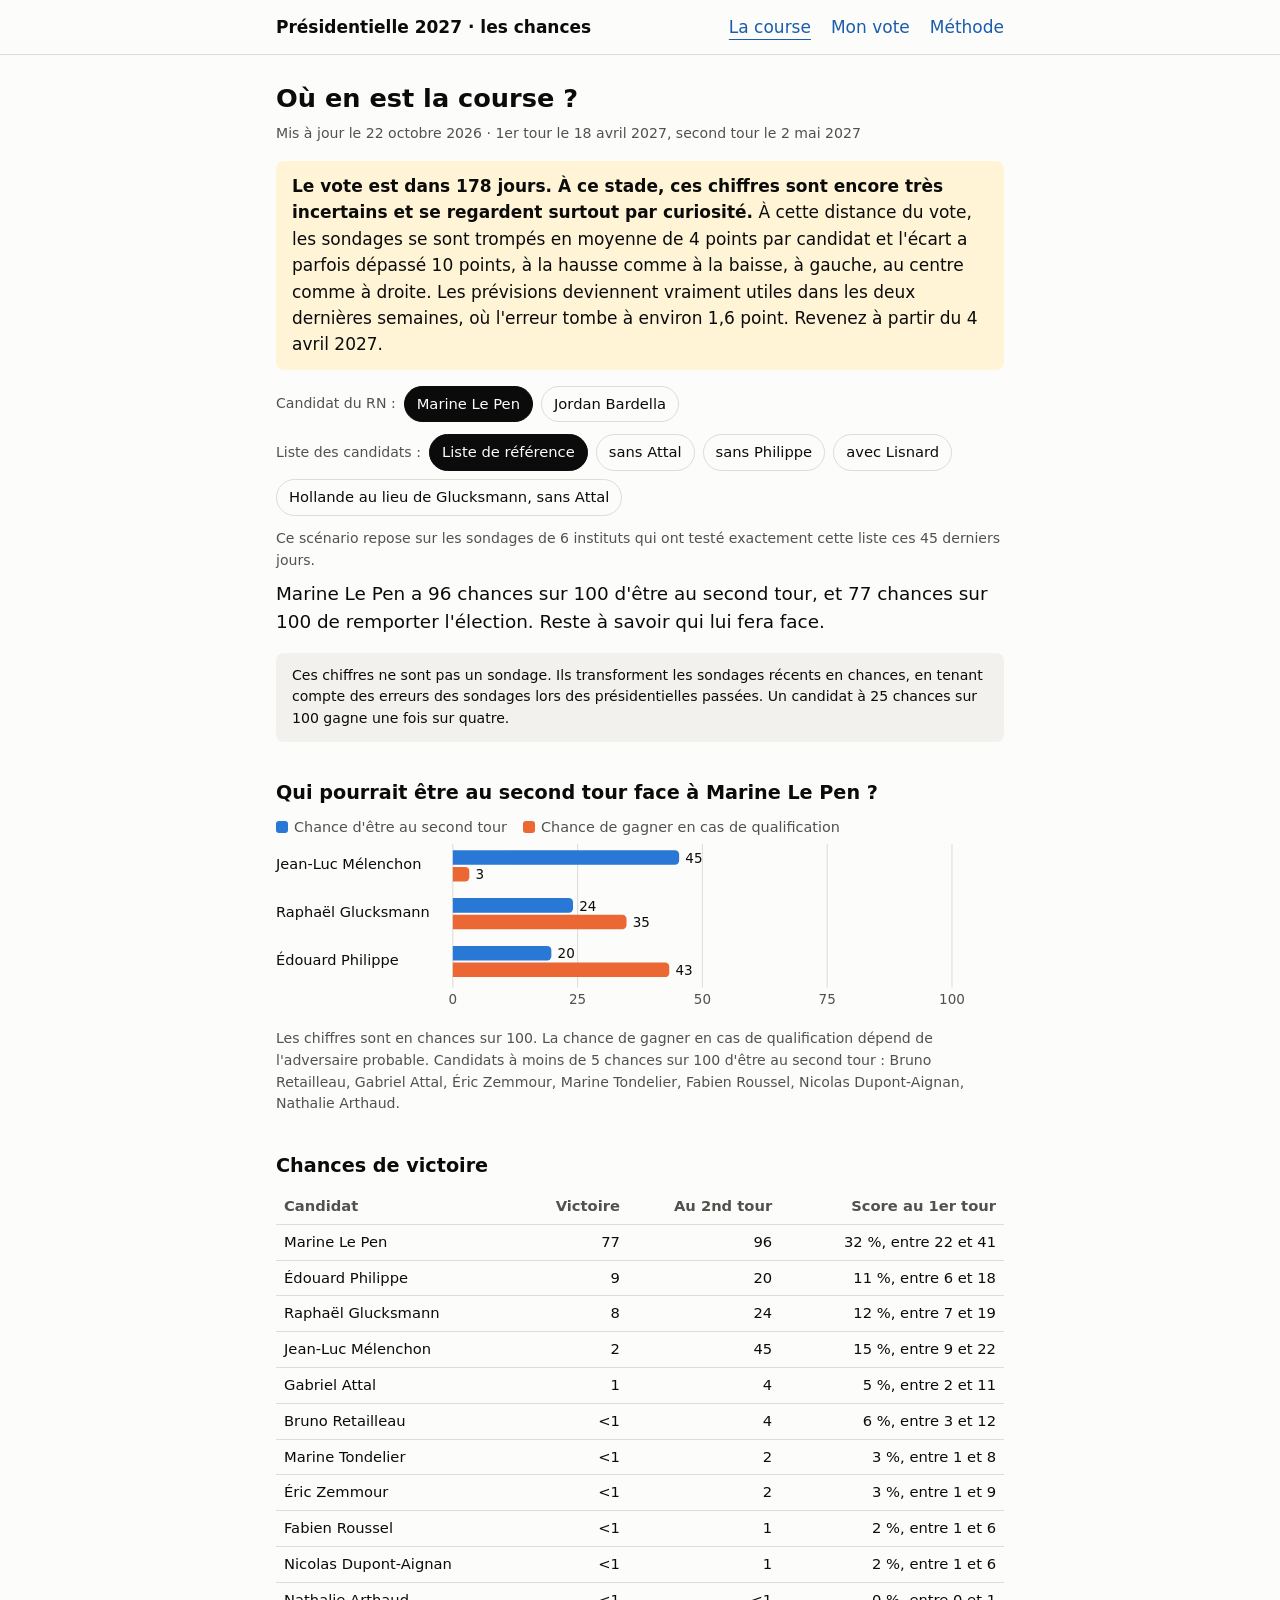
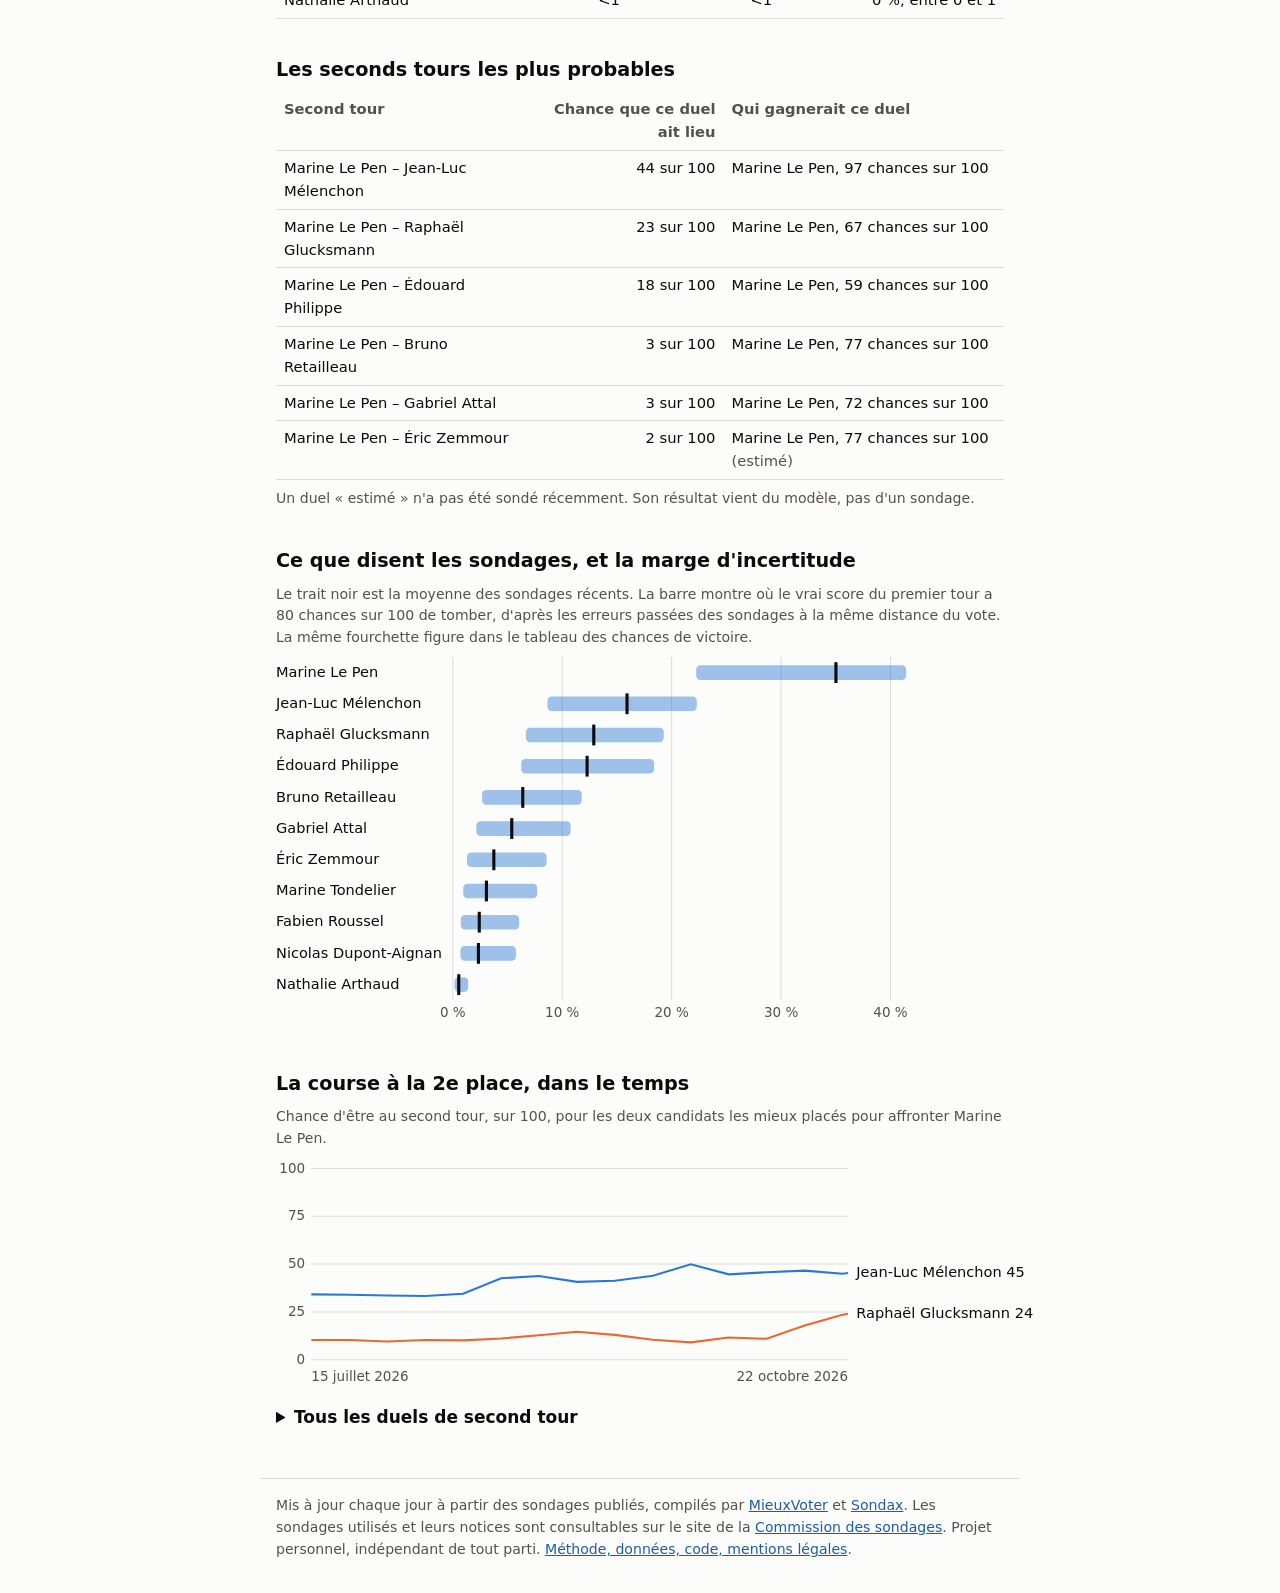
==== site/index.html @ 31955d28 "Neutral wording, early-horizon banner, safer vote advice, legal table - Remove single-candidate exam" ====
<!doctype html>
<html lang="fr">
<head>
<meta charset="utf-8">
<meta name="viewport" content="width=device-width, initial-scale=1">
<title>Présidentielle 2027, où en est la course ?</title>
<meta name="description" content="Chances de chaque candidat à la présidentielle 2027, calculées à partir des sondages et de leurs erreurs passées. Méthode ouverte.">
<link rel="stylesheet" href="style.css">
</head>
<body>
<header><nav>
  <a class="brand" href="index.html">Présidentielle 2027 · les chances</a>
  <a href="index.html" aria-current="page">La course</a>
  <a href="vote.html">Mon vote</a>
  <a href="methode.html">Méthode</a>
</nav></header>
<main>
  <h1>Où en est la course ?</h1>
  <p class="muted small" id="asof"></p>
  <div id="early"></div>
  <div id="scenarios"></div>
  <p class="lead" id="headline"></p>

  <div class="box small">Ces chiffres ne sont pas un sondage. Ils transforment les sondages récents en chances,
    en tenant compte des erreurs des sondages lors des présidentielles passées.
    Un candidat à 25 chances sur 100 gagne une fois sur quatre.</div>

  <h2 id="challengers-title">Qui pourrait être au second tour, et le gagner ?</h2>
  <div class="legend">
    <span style="--c: var(--series-1)">Chance d'être au second tour</span>
    <span style="--c: var(--series-2)">Chance de gagner en cas de qualification</span>
  </div>
  <div id="challengers"></div>
  <p class="small muted" id="challengers-note"></p>

  <h2>Chances de victoire</h2>
  <div class="scroll"><table id="table-win"></table></div>

  <h2>Les seconds tours les plus probables</h2>
  <div class="scroll"><table id="table-finals"></table></div>
  <p class="small muted">Un duel « estimé » n'a pas été sondé récemment. Son résultat vient du modèle, pas d'un sondage.</p>

  <h2>Ce que disent les sondages, et la marge d'incertitude</h2>
  <p class="small muted">Le trait noir est la moyenne des sondages récents. La barre montre où le vrai score du premier tour a 80 chances sur 100 de tomber,
    d'après les erreurs passées des sondages à la même distance du vote. La même fourchette figure dans le tableau des chances de victoire.</p>
  <div id="shares"></div>

  <h2>La course à la 2e place, dans le temps</h2>
  <div id="history"></div>

  <details>
    <summary>Tous les duels de second tour</summary>
    <div class="scroll"><table id="table-duels"></table></div>
  </details>
</main>
<footer>
  Mis à jour chaque jour à partir des sondages publiés, compilés par <a href="https://github.com/MieuxVoter/presidentielle2027">MieuxVoter</a> et <a href="https://sondax.fr">Sondax</a>.
  Les sondages utilisés et leurs notices sont consultables sur le site de la <a href="https://www.commission-des-sondages.fr/notices/medias/fichiers/bytag/14/2027-Presidentielle">Commission des sondages</a>.
  Projet personnel, indépendant de tout parti. <a href="methode.html">Méthode, données, code, mentions légales</a>.
</footer>
<script type="module" src="home.js"></script>
</body>
</html>
---- site/style.css ----
:root {
  color-scheme: light;
  --surface: #fcfcfb;
  --surface-2: #f2f1ee;
  --border: #dedcd6;
  --text: #0b0b0b;
  --text-2: #52514e;
  --text-3: #6f6e69;
  --series-1: #2a78d6;
  --series-2: #eb6834;
  --accent: #1c5cab;
  --warn-bg: #fff4d6;
}
@media (prefers-color-scheme: dark) {
  :root:not([data-theme="light"]) {
    color-scheme: dark;
    --surface: #1a1a19;
    --surface-2: #242422;
    --border: #3a3a37;
    --text: #f0efec;
    --text-2: #c3c2b7;
    --text-3: #9d9c93;
    --series-1: #3987e5;
    --series-2: #d95926;
    --accent: #86b6ef;
    --warn-bg: #3a3016;
  }
}
:root[data-theme="dark"] {
  color-scheme: dark;
  --surface: #1a1a19;
  --surface-2: #242422;
  --border: #3a3a37;
  --text: #f0efec;
  --text-2: #c3c2b7;
  --text-3: #9d9c93;
  --series-1: #3987e5;
  --series-2: #d95926;
  --accent: #86b6ef;
  --warn-bg: #3a3016;
}

* { box-sizing: border-box; }
body {
  margin: 0;
  background: var(--surface);
  color: var(--text);
  font: 17px/1.55 system-ui, -apple-system, "Segoe UI", Roboto, sans-serif;
}
main, header nav, footer { max-width: 760px; margin: 0 auto; padding: 0 16px; }
header { border-bottom: 1px solid var(--border); }
header nav { display: flex; gap: 20px; align-items: baseline; flex-wrap: wrap; padding-top: 14px; padding-bottom: 14px; }
header nav .brand { font-weight: 700; margin-right: auto; color: var(--text); }
a { color: var(--accent); }
header nav a { text-decoration: none; }
header nav a[aria-current="page"] { text-decoration: underline; text-underline-offset: 6px; }
h1 { font-size: 1.6rem; line-height: 1.25; margin: 28px 0 8px; }
h2 { font-size: 1.2rem; margin: 36px 0 8px; }
h3 { font-size: 1.02rem; margin: 22px 0 6px; }
p { margin: 8px 0; }
.lead { font-size: 1.15rem; }
.muted { color: var(--text-2); }
.small { font-size: 0.88rem; }
.box { background: var(--surface-2); border-radius: 8px; padding: 12px 16px; margin: 16px 0; }
.warn { background: var(--warn-bg); }
.tabs { display: flex; gap: 8px; flex-wrap: wrap; margin: 12px 0; }
.tabs button, .btn {
  font: inherit; font-size: 0.92rem; padding: 6px 12px; border-radius: 999px;
  border: 1px solid var(--border); background: var(--surface); color: var(--text); cursor: pointer;
}
.tabs button:disabled { opacity: 0.4; cursor: not-allowed; }
.tabs { align-items: center; }
.tabs button[aria-pressed="true"] { background: var(--text); color: var(--surface); border-color: var(--text); }
.btn:focus-visible, .tabs button:focus-visible, select:focus-visible { outline: 2px solid var(--accent); outline-offset: 2px; }

/* charts */
.chart { width: 100%; overflow: visible; }
.chart text { fill: var(--text-2); font-size: 13px; }
.chart .label { fill: var(--text); font-size: 14px; }
.chart .value { fill: var(--text); font-size: 13px; font-variant-numeric: tabular-nums; }
.chart .grid { stroke: var(--border); stroke-width: 1; }
.legend { display: flex; gap: 16px; flex-wrap: wrap; font-size: 0.9rem; color: var(--text-2); margin: 6px 0; }
.legend span::before { content: ""; display: inline-block; width: 12px; height: 12px; border-radius: 3px; margin-right: 6px; vertical-align: -1px; background: var(--c); }
.tooltip {
  position: fixed; pointer-events: none; z-index: 10; background: var(--text); color: var(--surface);
  font-size: 0.85rem; padding: 6px 9px; border-radius: 6px; max-width: 260px; display: none;
}

/* tables */
table { border-collapse: collapse; width: 100%; font-size: 0.92rem; font-variant-numeric: tabular-nums; }
th, td { text-align: left; padding: 6px 8px; border-bottom: 1px solid var(--border); vertical-align: top; }
th { color: var(--text-2); font-weight: 600; }
td.num, th.num { text-align: right; }
.scroll { overflow-x: auto; }
details { margin: 10px 0; }
summary { cursor: pointer; font-weight: 600; }

/* vote tool */
.cand-row { display: grid; grid-template-columns: 1fr auto; gap: 8px; align-items: center; padding: 8px 0; border-bottom: 1px solid var(--border); }
.seg { display: inline-flex; border: 1px solid var(--border); border-radius: 8px; overflow: hidden; }
.seg button { font: inherit; font-size: 0.85rem; padding: 6px 9px; border: 0; background: var(--surface); color: var(--text); cursor: pointer; }
.seg button + button { border-left: 1px solid var(--border); }
.seg button[aria-pressed="true"] { background: var(--text); color: var(--surface); }
select { font: inherit; padding: 6px; border-radius: 6px; border: 1px solid var(--border); background: var(--surface); color: var(--text); max-width: 100%; }
.verdict { font-size: 1.1rem; }
.better { font-weight: 700; }
@media (max-width: 520px) {
  .cand-row { grid-template-columns: 1fr; }
  .seg button { padding: 6px 7px; }
}
footer { border-top: 1px solid var(--border); margin-top: 48px; padding-top: 16px; padding-bottom: 32px; color: var(--text-2); font-size: 0.88rem; }
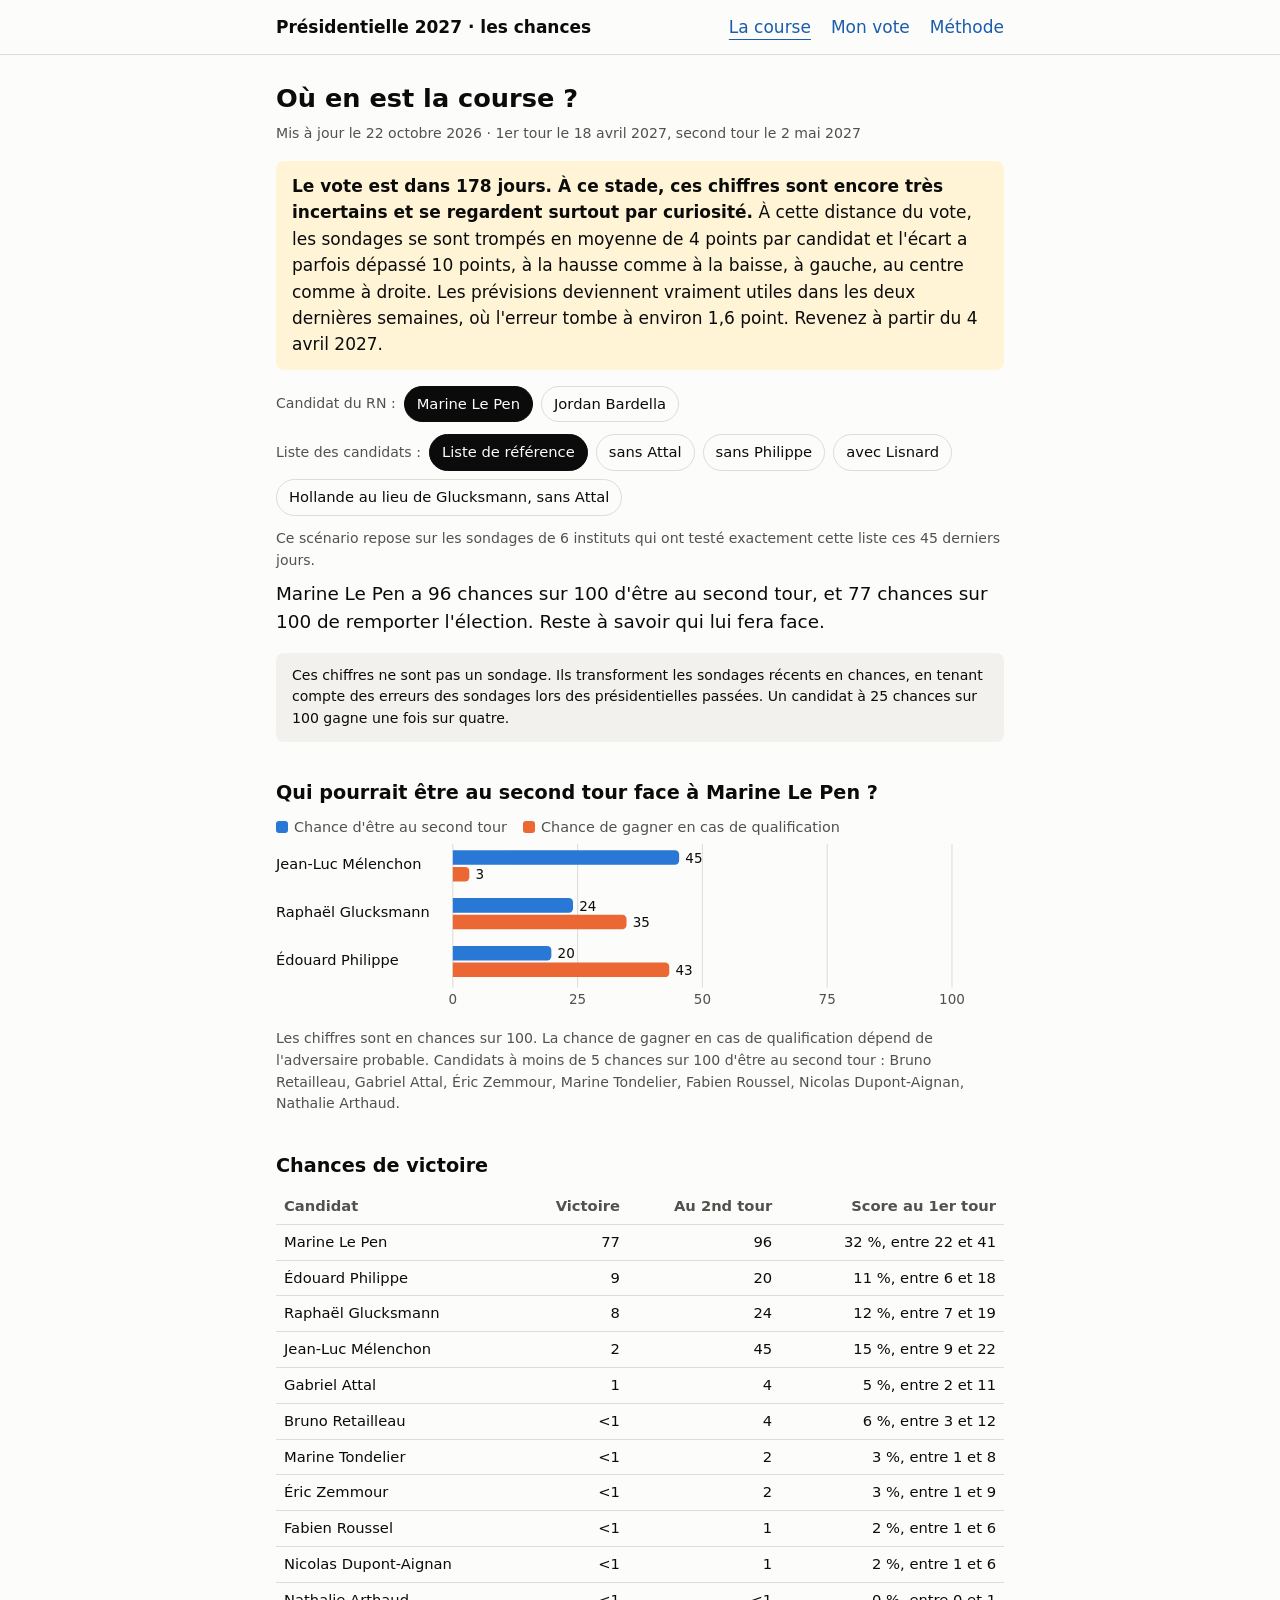
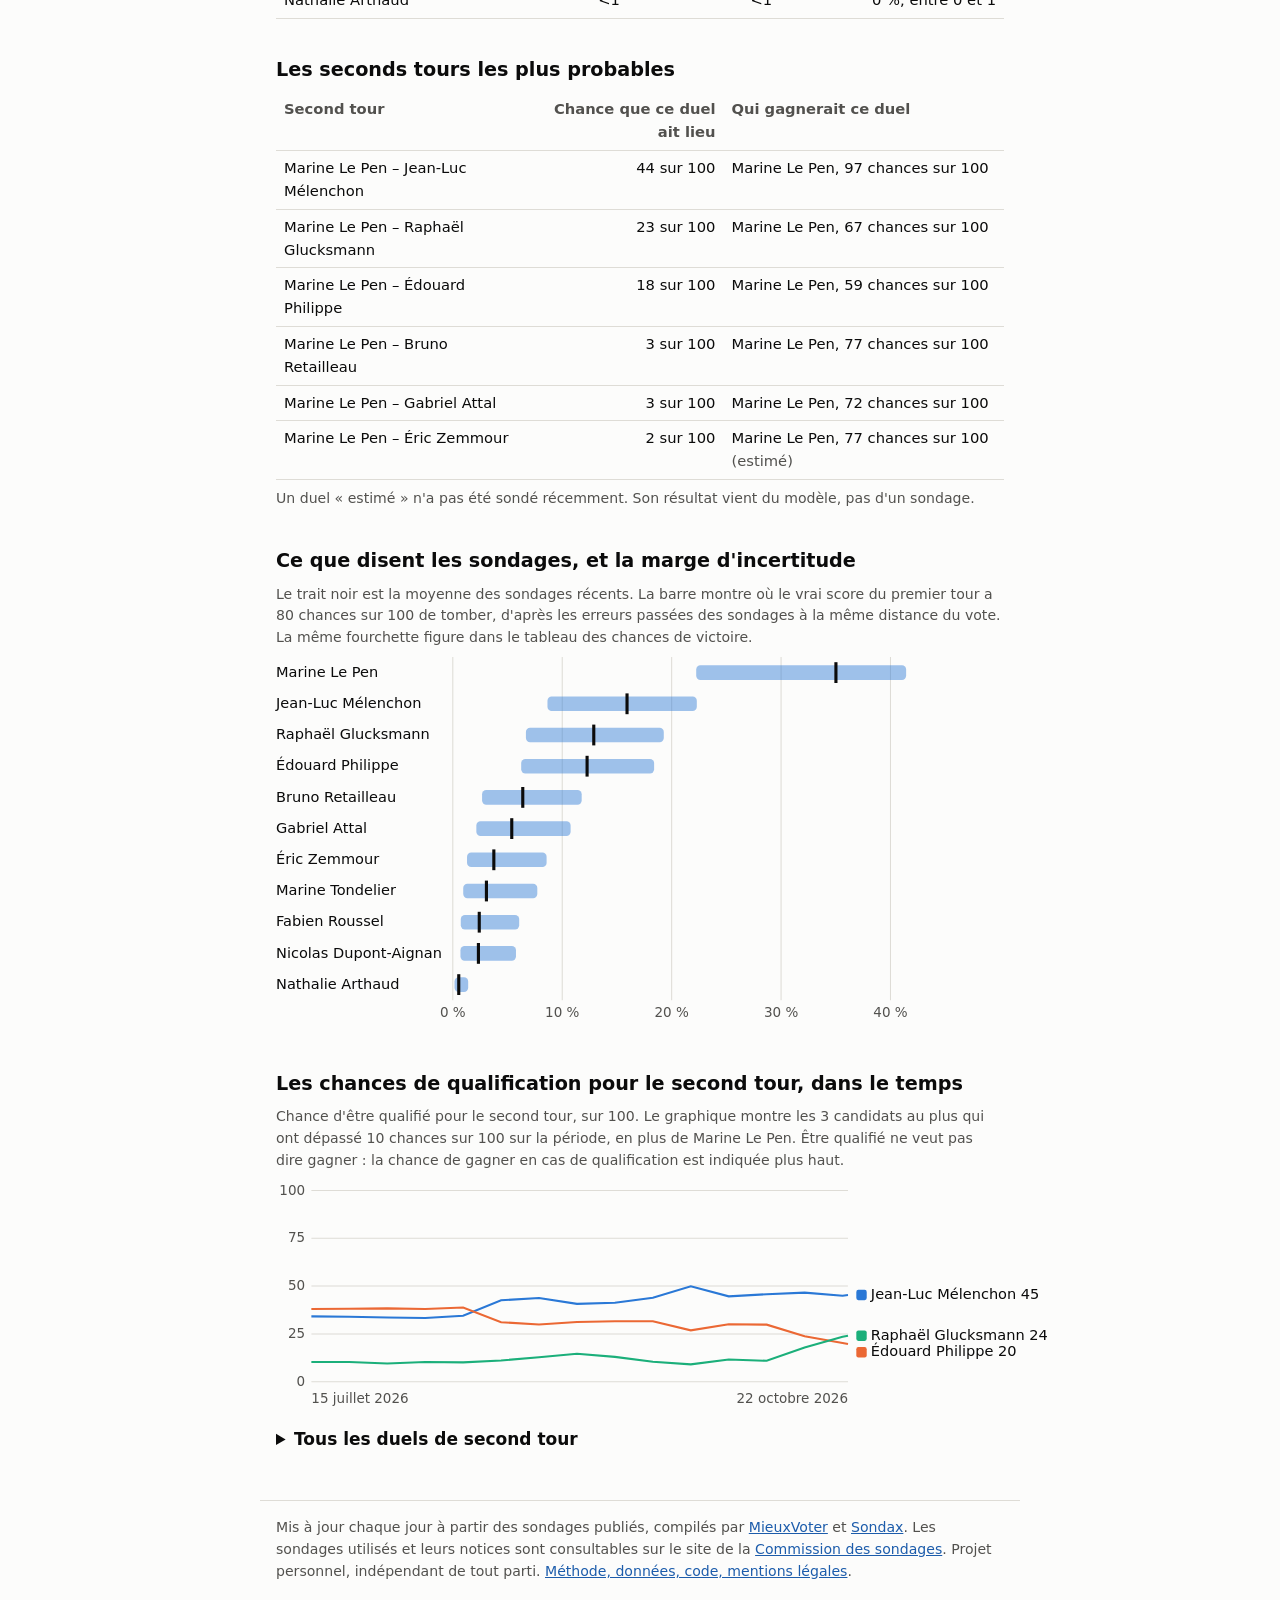
==== commit da3b194c: "History chart: say it shows qualification, not strength against the favourite Co-Authored-By: Claude" ====
--- a/site/index.html
+++ b/site/index.html
@@ -45,7 +45,7 @@
     d'après les erreurs passées des sondages à la même distance du vote. La même fourchette figure dans le tableau des chances de victoire.</p>
   <div id="shares"></div>
 
-  <h2>La course à la 2e place, dans le temps</h2>
+  <h2>Les chances de qualification pour le second tour, dans le temps</h2>
   <div id="history"></div>
 
   <details>
--- a/site/style.css
+++ b/site/style.css
@@ -8,6 +8,7 @@
   --text-3: #6f6e69;
   --series-1: #2a78d6;
   --series-2: #eb6834;
+  --series-3: #1baf7a;
   --accent: #1c5cab;
   --warn-bg: #fff4d6;
 }
@@ -22,6 +23,7 @@
     --text-3: #9d9c93;
     --series-1: #3987e5;
     --series-2: #d95926;
+    --series-3: #199e70;
     --accent: #86b6ef;
     --warn-bg: #3a3016;
   }
@@ -36,6 +38,7 @@
   --text-3: #9d9c93;
   --series-1: #3987e5;
   --series-2: #d95926;
+  --series-3: #199e70;
   --accent: #86b6ef;
   --warn-bg: #3a3016;
 }
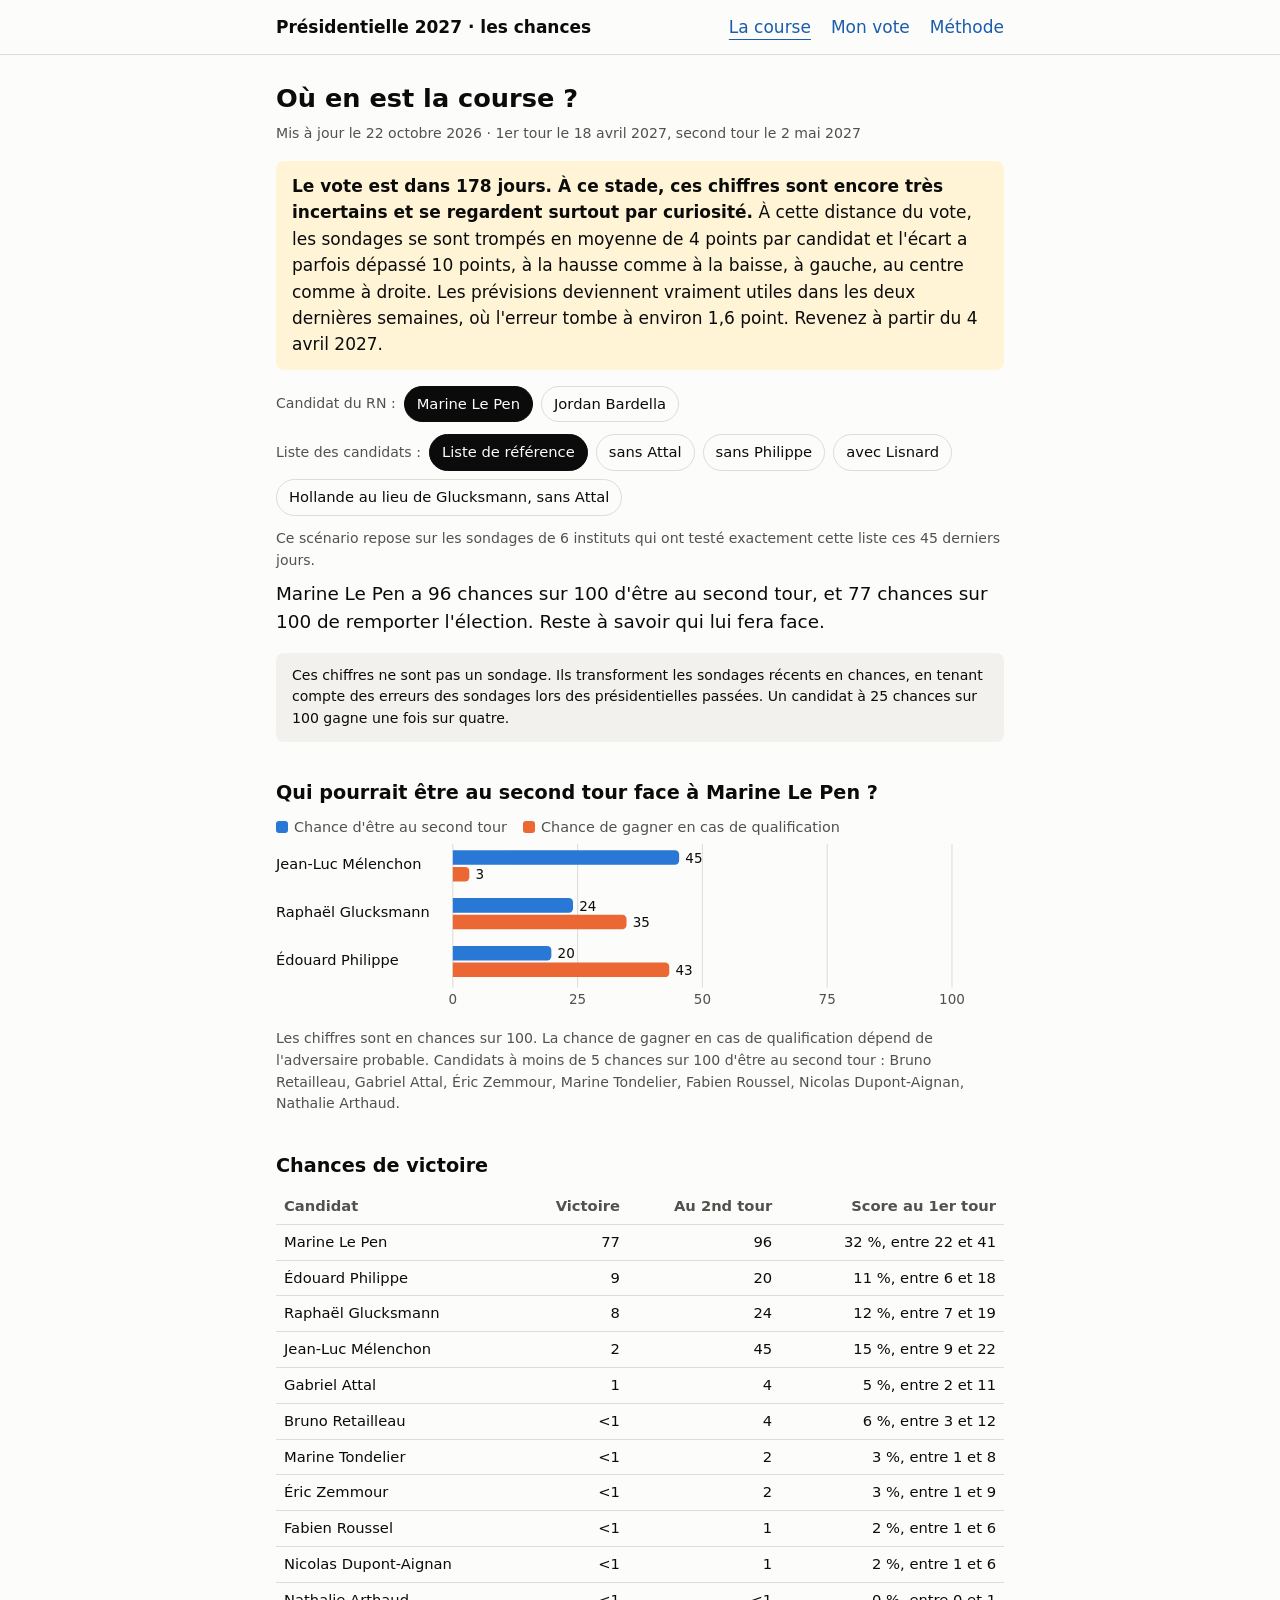
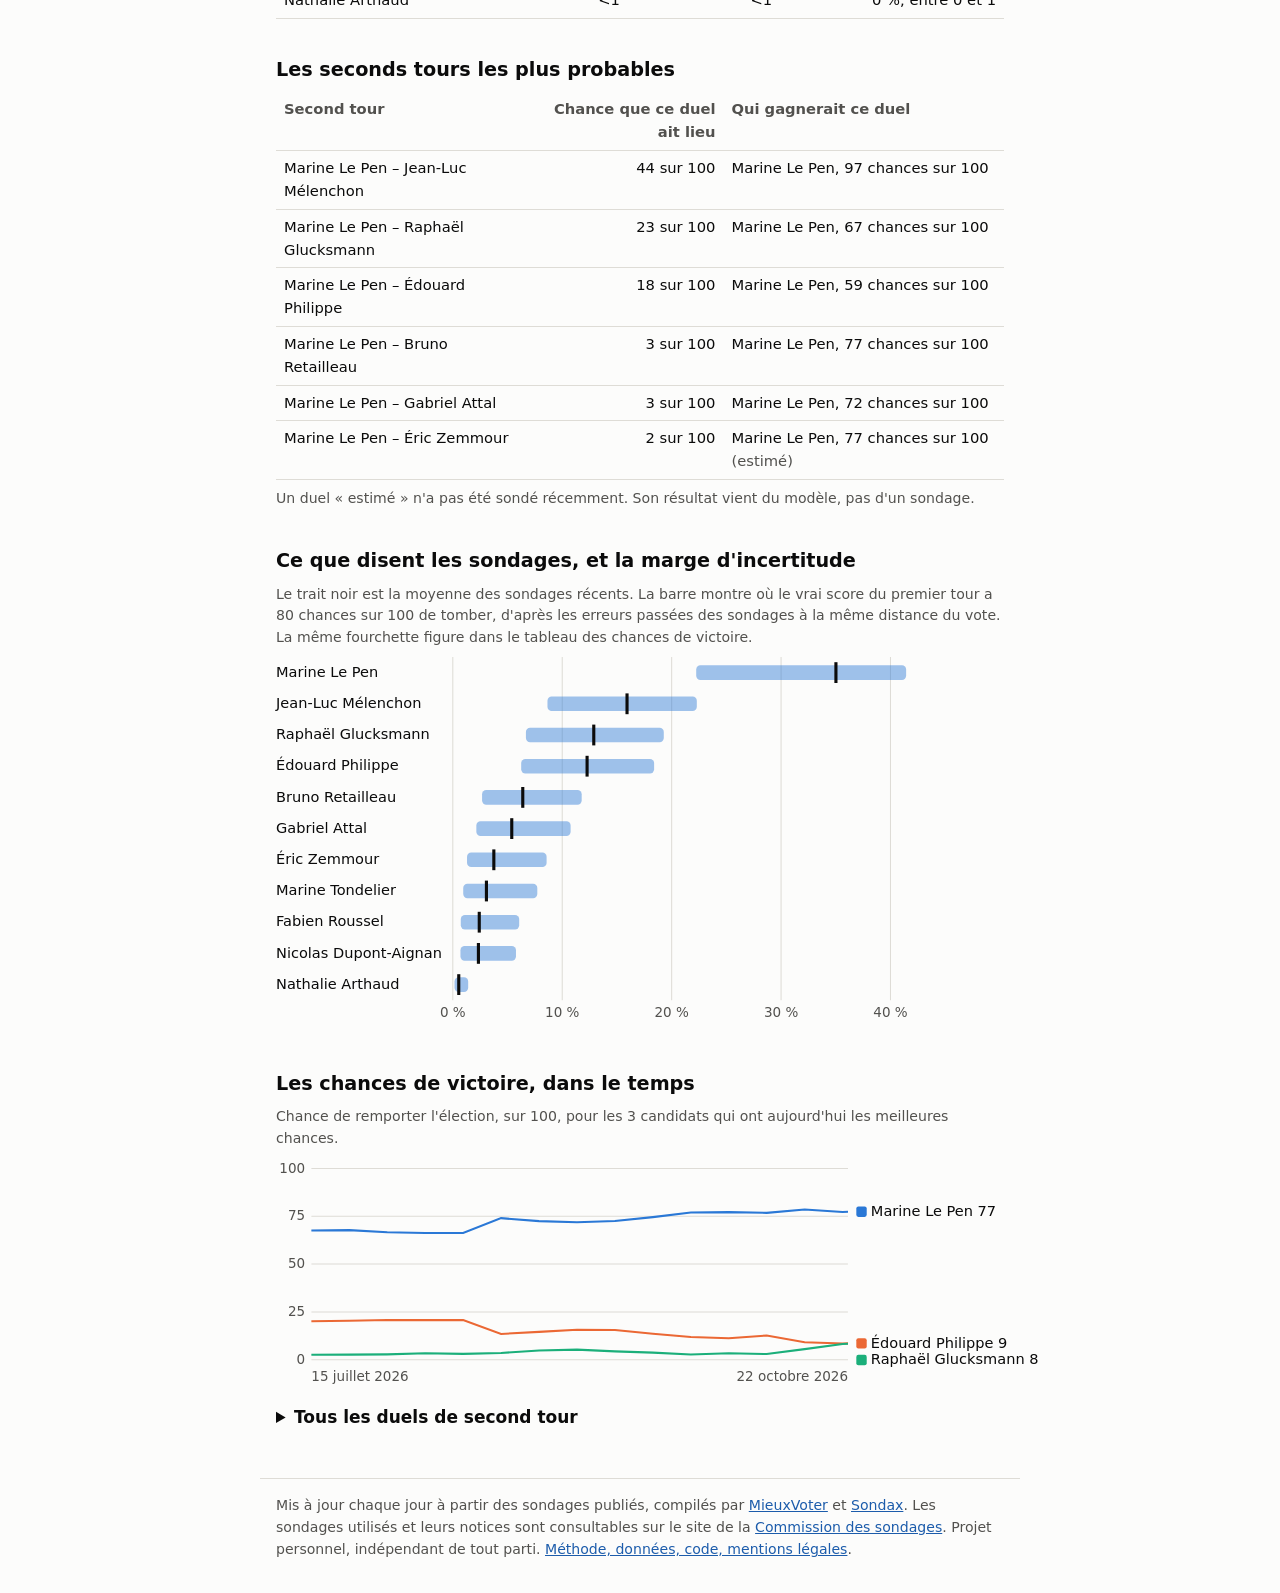
==== commit 9d1b917b: "History chart: chance of winning for today's top 3 candidates Co-Authored-By: Claude Opus 5.5 <norep" ====
--- a/site/index.html
+++ b/site/index.html
@@ -45,7 +45,7 @@
     d'après les erreurs passées des sondages à la même distance du vote. La même fourchette figure dans le tableau des chances de victoire.</p>
   <div id="shares"></div>
 
-  <h2>Les chances de qualification pour le second tour, dans le temps</h2>
+  <h2>Les chances de victoire, dans le temps</h2>
   <div id="history"></div>
 
   <details>
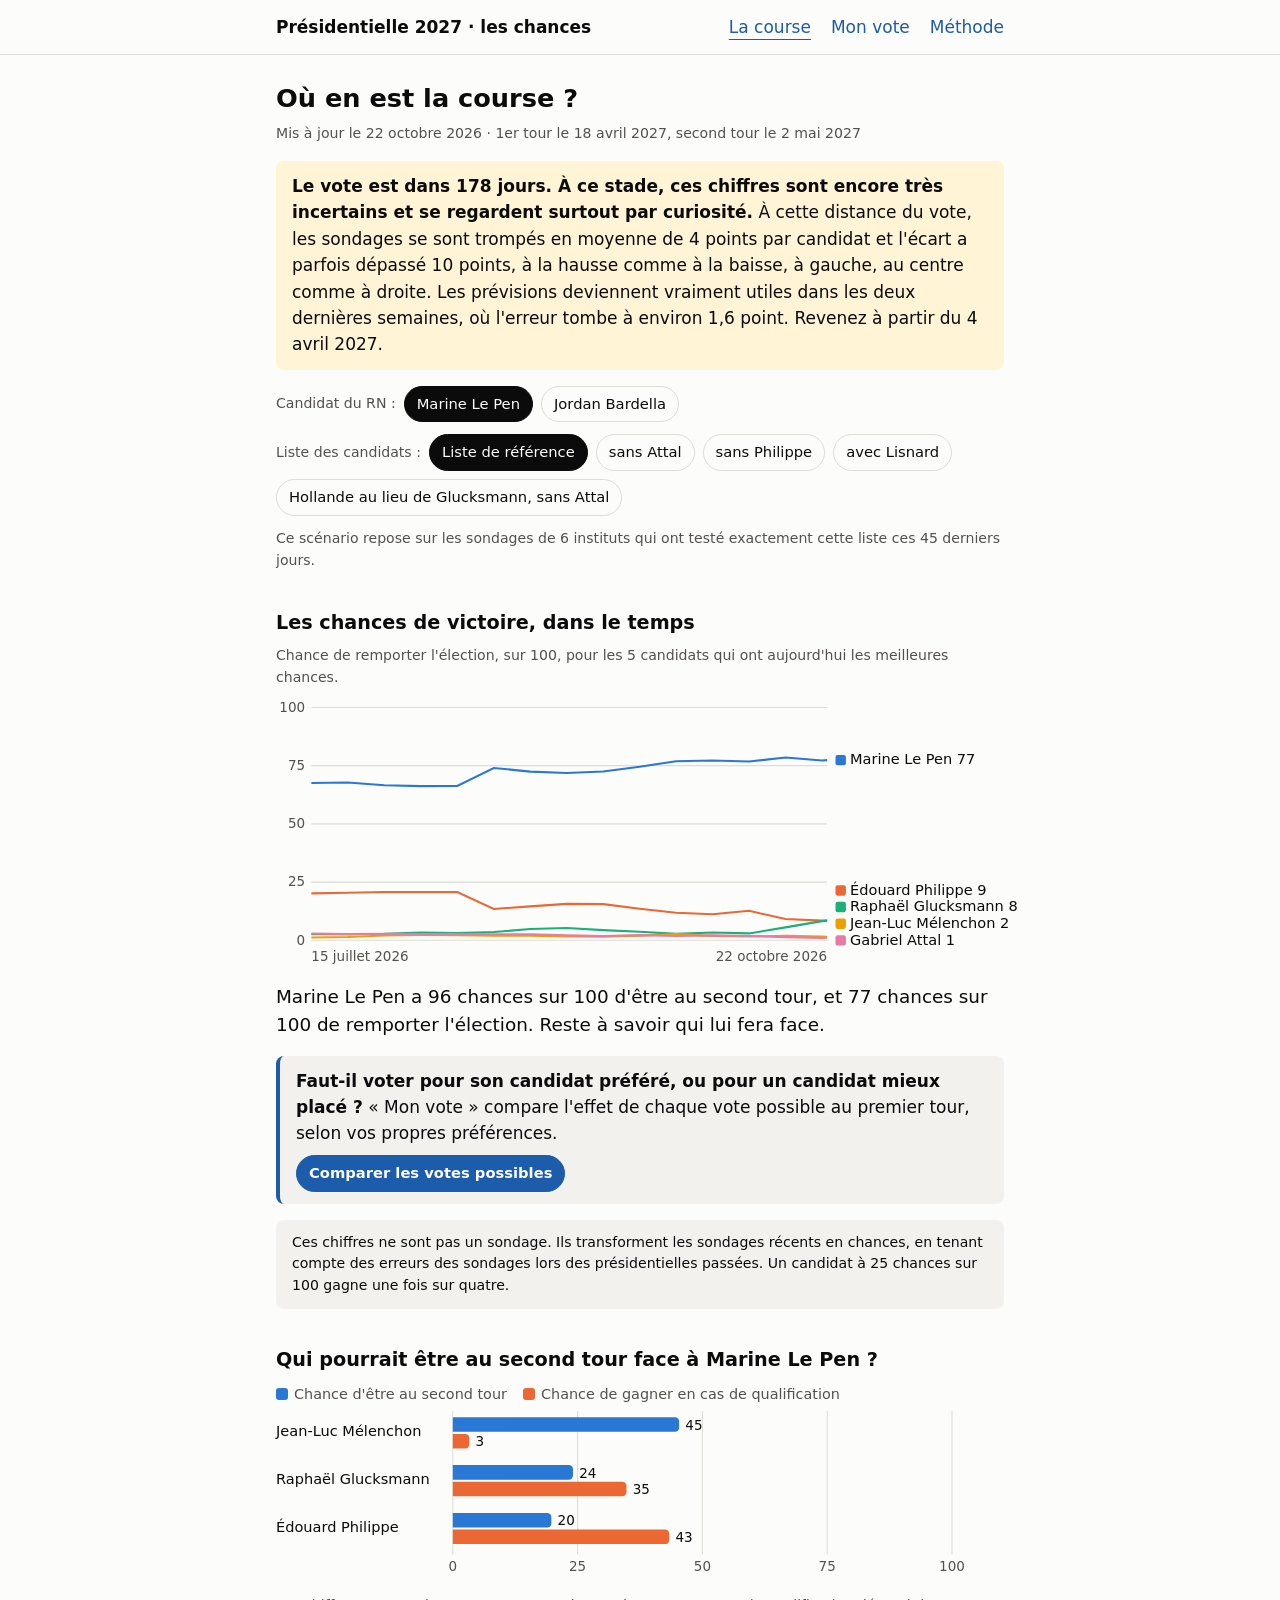
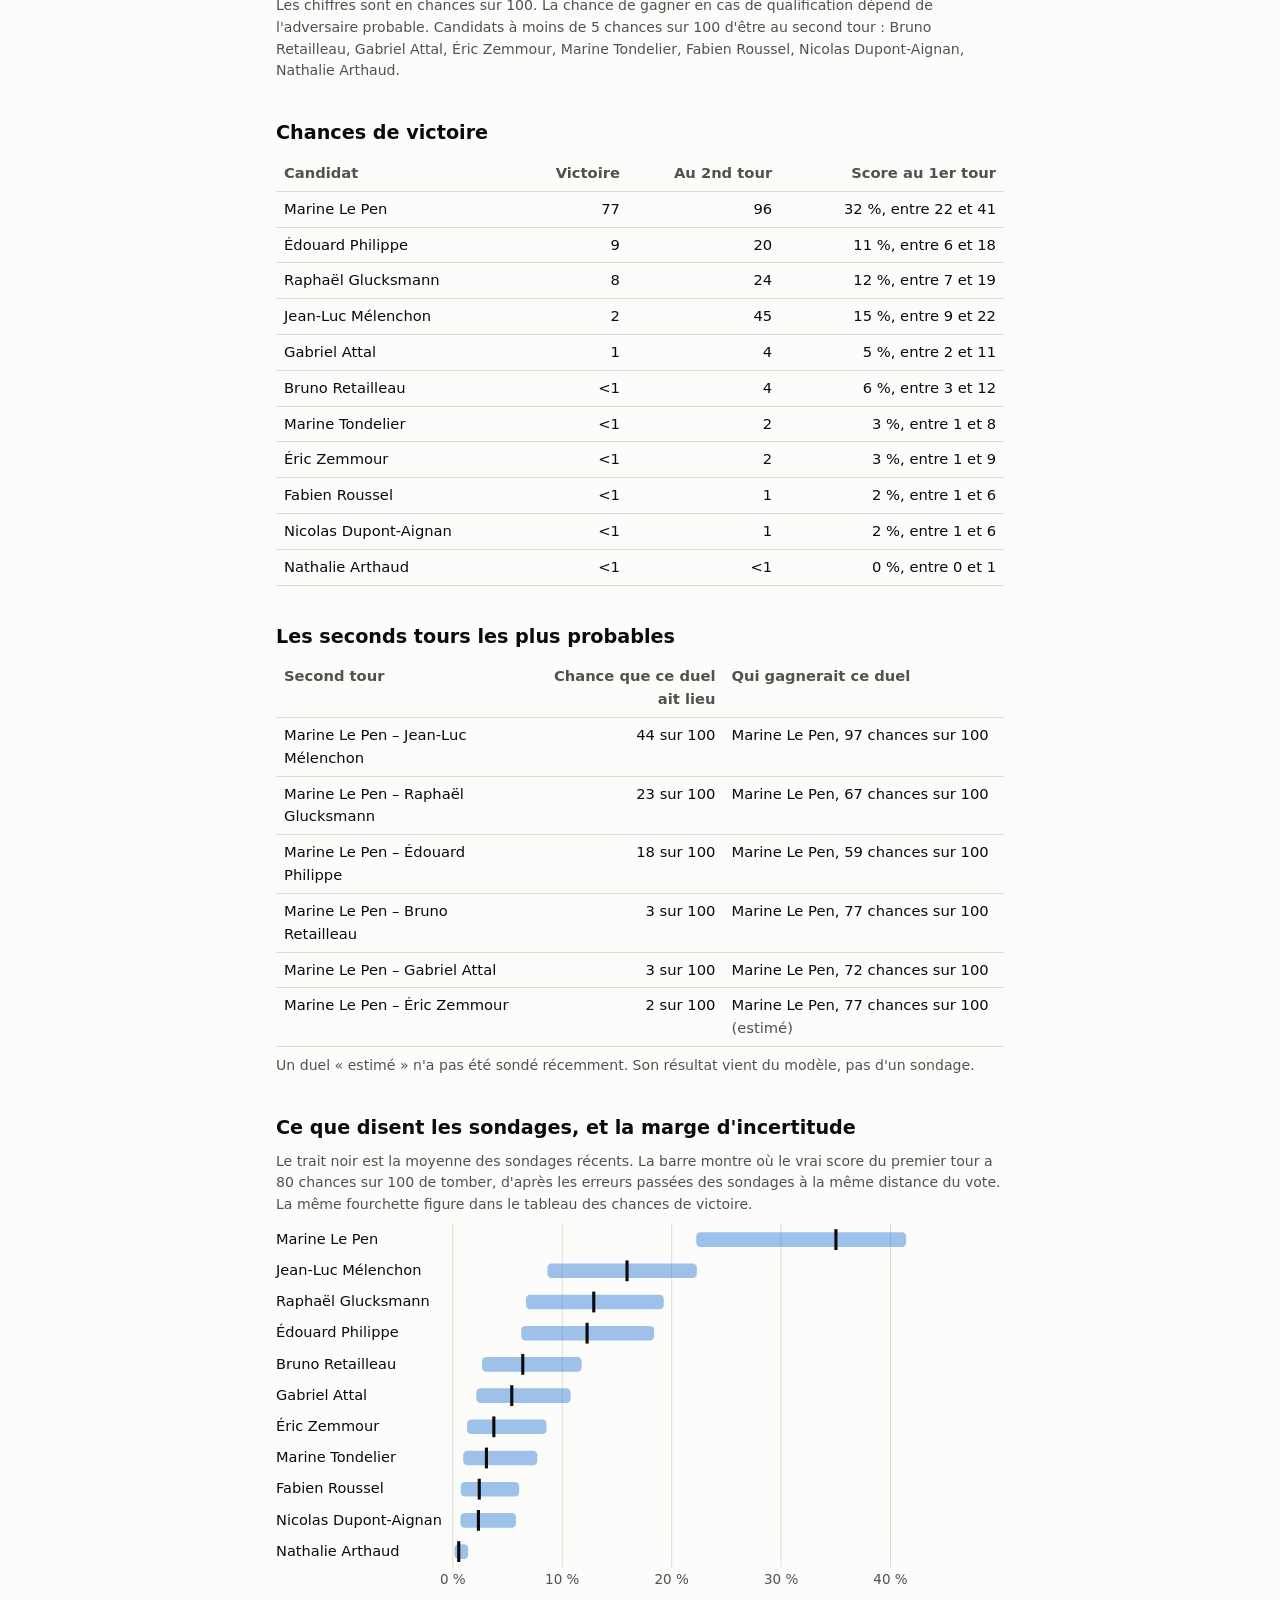
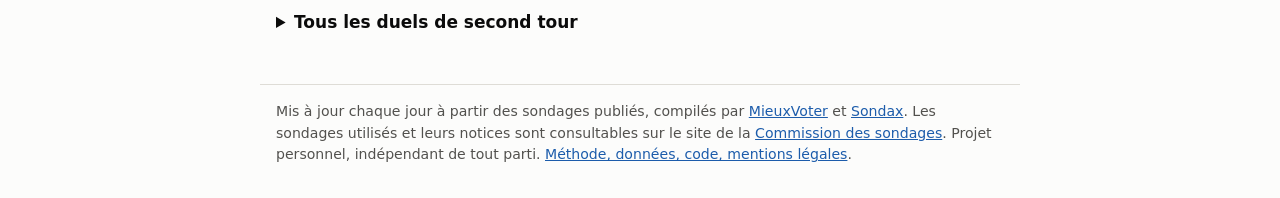
==== commit b874ac76: "Home: chances of winning over time first, then call to « Mon vote » Co-Authored-By: Claude Opus 5.5 " ====
--- a/site/index.html
+++ b/site/index.html
@@ -19,7 +19,16 @@
   <p class="muted small" id="asof"></p>
   <div id="early"></div>
   <div id="scenarios"></div>
+
+  <h2>Les chances de victoire, dans le temps</h2>
+  <div id="history"></div>
   <p class="lead" id="headline"></p>
+
+  <div class="box cta">
+    <p><strong>Faut-il voter pour son candidat préféré, ou pour un candidat mieux placé ?</strong>
+      « Mon vote » compare l'effet de chaque vote possible au premier tour, selon vos propres préférences.</p>
+    <a class="btn" href="vote.html">Comparer les votes possibles</a>
+  </div>
 
   <div class="box small">Ces chiffres ne sont pas un sondage. Ils transforment les sondages récents en chances,
     en tenant compte des erreurs des sondages lors des présidentielles passées.
@@ -45,9 +54,6 @@
     d'après les erreurs passées des sondages à la même distance du vote. La même fourchette figure dans le tableau des chances de victoire.</p>
   <div id="shares"></div>
 
-  <h2>Les chances de victoire, dans le temps</h2>
-  <div id="history"></div>
-
   <details>
     <summary>Tous les duels de second tour</summary>
     <div class="scroll"><table id="table-duels"></table></div>
--- a/site/style.css
+++ b/site/style.css
@@ -9,6 +9,8 @@
   --series-1: #2a78d6;
   --series-2: #eb6834;
   --series-3: #1baf7a;
+  --series-4: #eda100;
+  --series-5: #e87ba4;
   --accent: #1c5cab;
   --warn-bg: #fff4d6;
 }
@@ -24,6 +26,8 @@
     --series-1: #3987e5;
     --series-2: #d95926;
     --series-3: #199e70;
+    --series-4: #c98500;
+    --series-5: #d55181;
     --accent: #86b6ef;
     --warn-bg: #3a3016;
   }
@@ -39,6 +43,8 @@
   --series-1: #3987e5;
   --series-2: #d95926;
   --series-3: #199e70;
+  --series-4: #c98500;
+  --series-5: #d55181;
   --accent: #86b6ef;
   --warn-bg: #3a3016;
 }
@@ -66,6 +72,9 @@
 .small { font-size: 0.88rem; }
 .box { background: var(--surface-2); border-radius: 8px; padding: 12px 16px; margin: 16px 0; }
 .warn { background: var(--warn-bg); }
+.cta { border-left: 4px solid var(--accent); }
+.cta p { margin-top: 0; }
+a.btn { display: inline-block; text-decoration: none; background: var(--accent); color: var(--surface); border-color: var(--accent); font-weight: 600; }
 .tabs { display: flex; gap: 8px; flex-wrap: wrap; margin: 12px 0; }
 .tabs button, .btn {
   font: inherit; font-size: 0.92rem; padding: 6px 12px; border-radius: 999px;
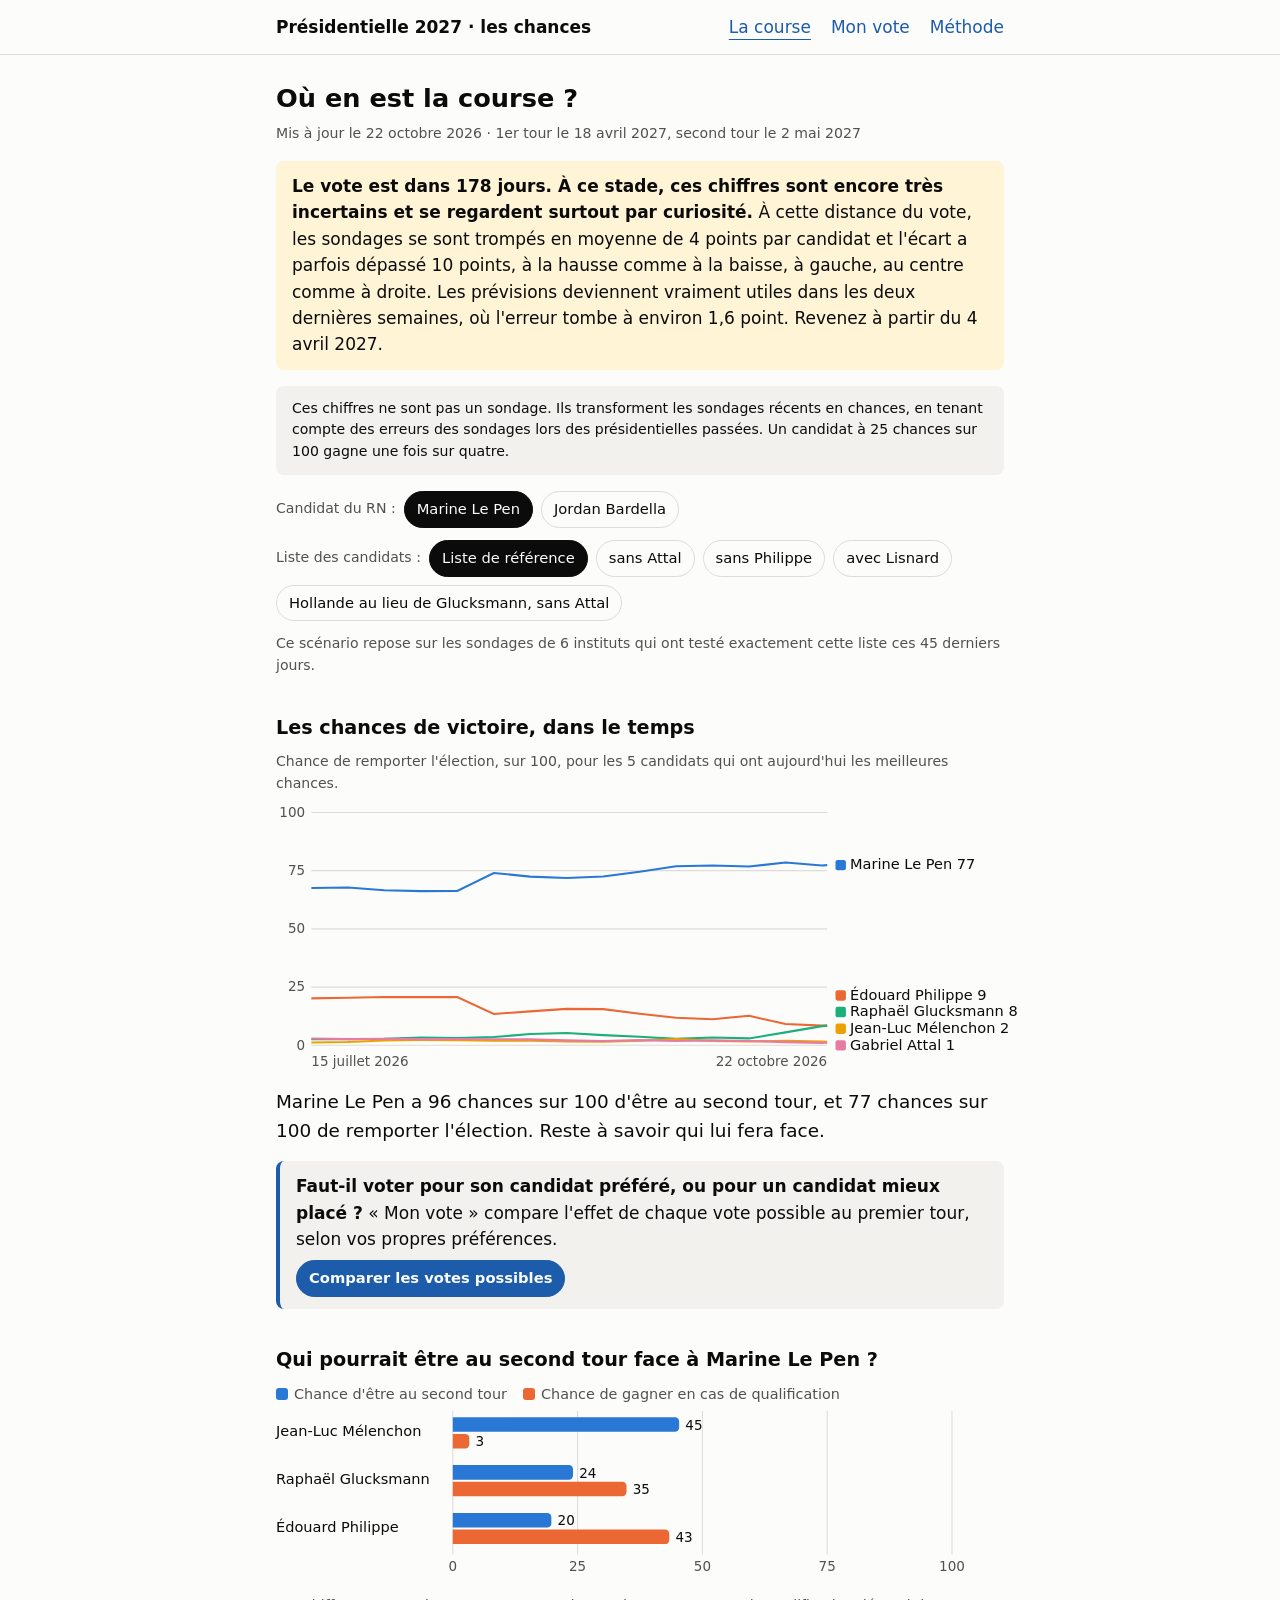
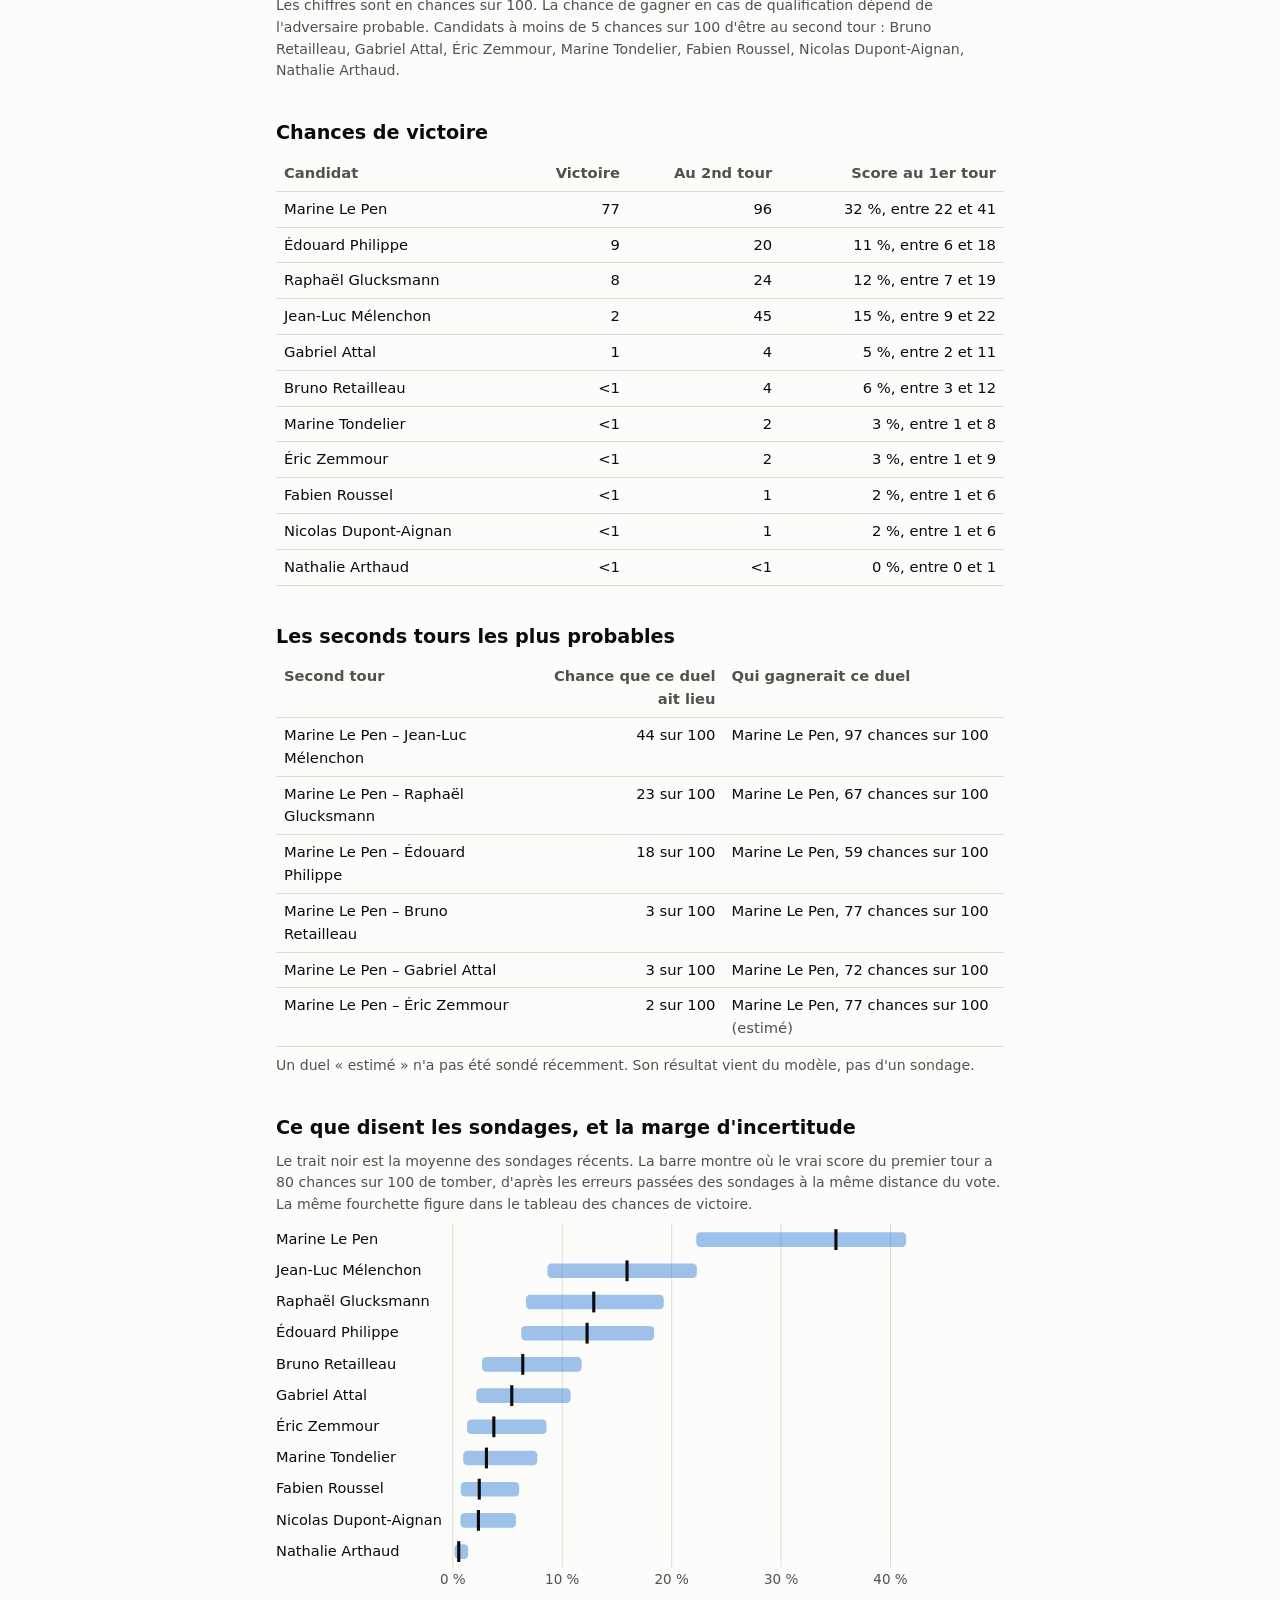
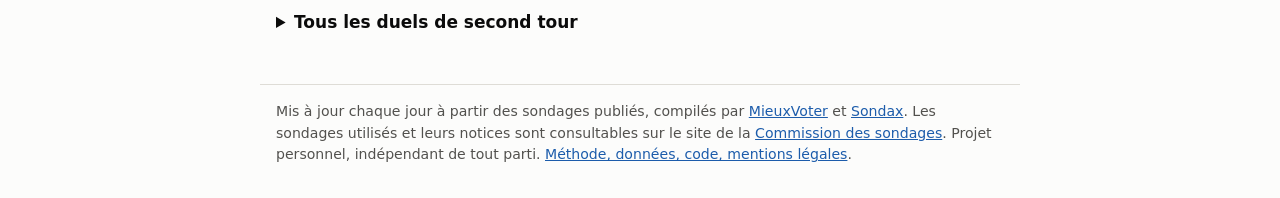
==== commit 04006df3: "Home: disclaimers before the chart Co-Authored-By: Claude Opus 5.5 <noreply@anthropic.com>" ====
--- a/site/index.html
+++ b/site/index.html
@@ -18,6 +18,9 @@
   <h1>Où en est la course ?</h1>
   <p class="muted small" id="asof"></p>
   <div id="early"></div>
+  <div class="box small">Ces chiffres ne sont pas un sondage. Ils transforment les sondages récents en chances,
+    en tenant compte des erreurs des sondages lors des présidentielles passées.
+    Un candidat à 25 chances sur 100 gagne une fois sur quatre.</div>
   <div id="scenarios"></div>
 
   <h2>Les chances de victoire, dans le temps</h2>
@@ -29,10 +32,6 @@
       « Mon vote » compare l'effet de chaque vote possible au premier tour, selon vos propres préférences.</p>
     <a class="btn" href="vote.html">Comparer les votes possibles</a>
   </div>
-
-  <div class="box small">Ces chiffres ne sont pas un sondage. Ils transforment les sondages récents en chances,
-    en tenant compte des erreurs des sondages lors des présidentielles passées.
-    Un candidat à 25 chances sur 100 gagne une fois sur quatre.</div>
 
   <h2 id="challengers-title">Qui pourrait être au second tour, et le gagner ?</h2>
   <div class="legend">
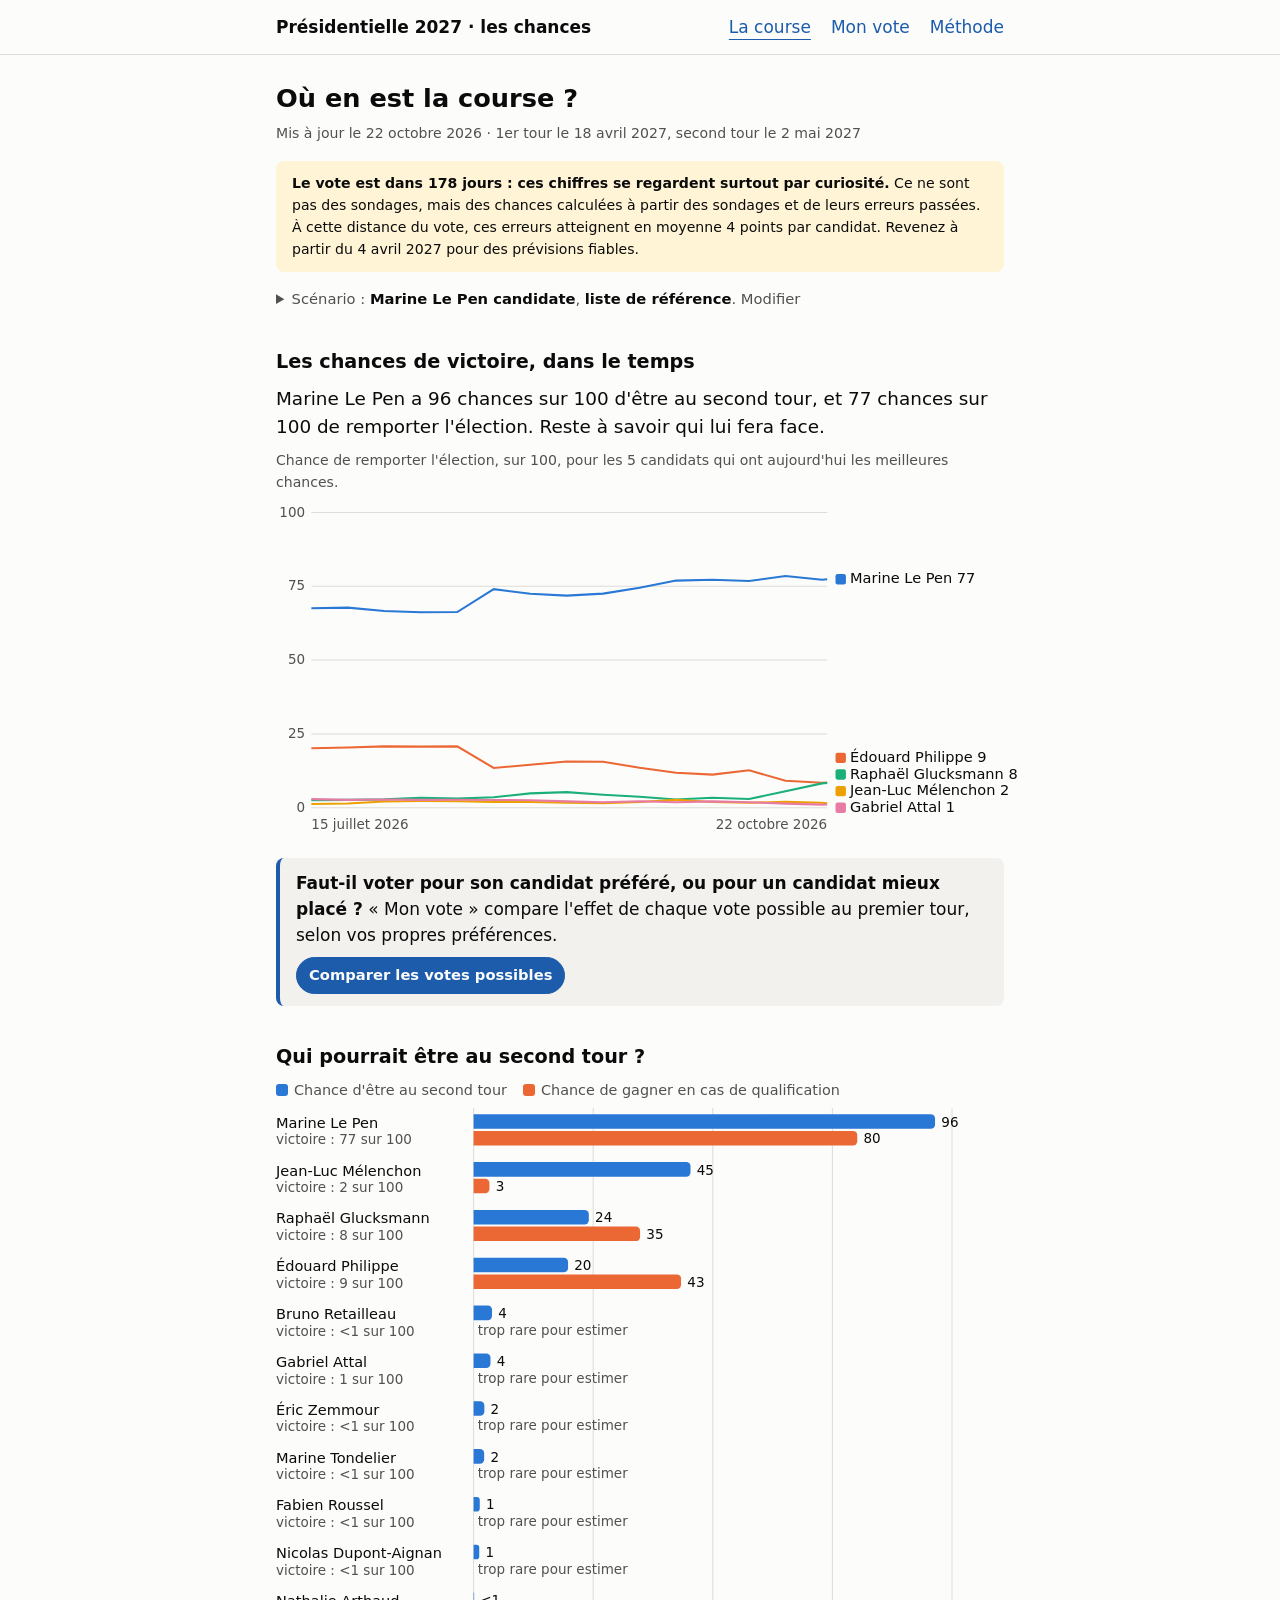
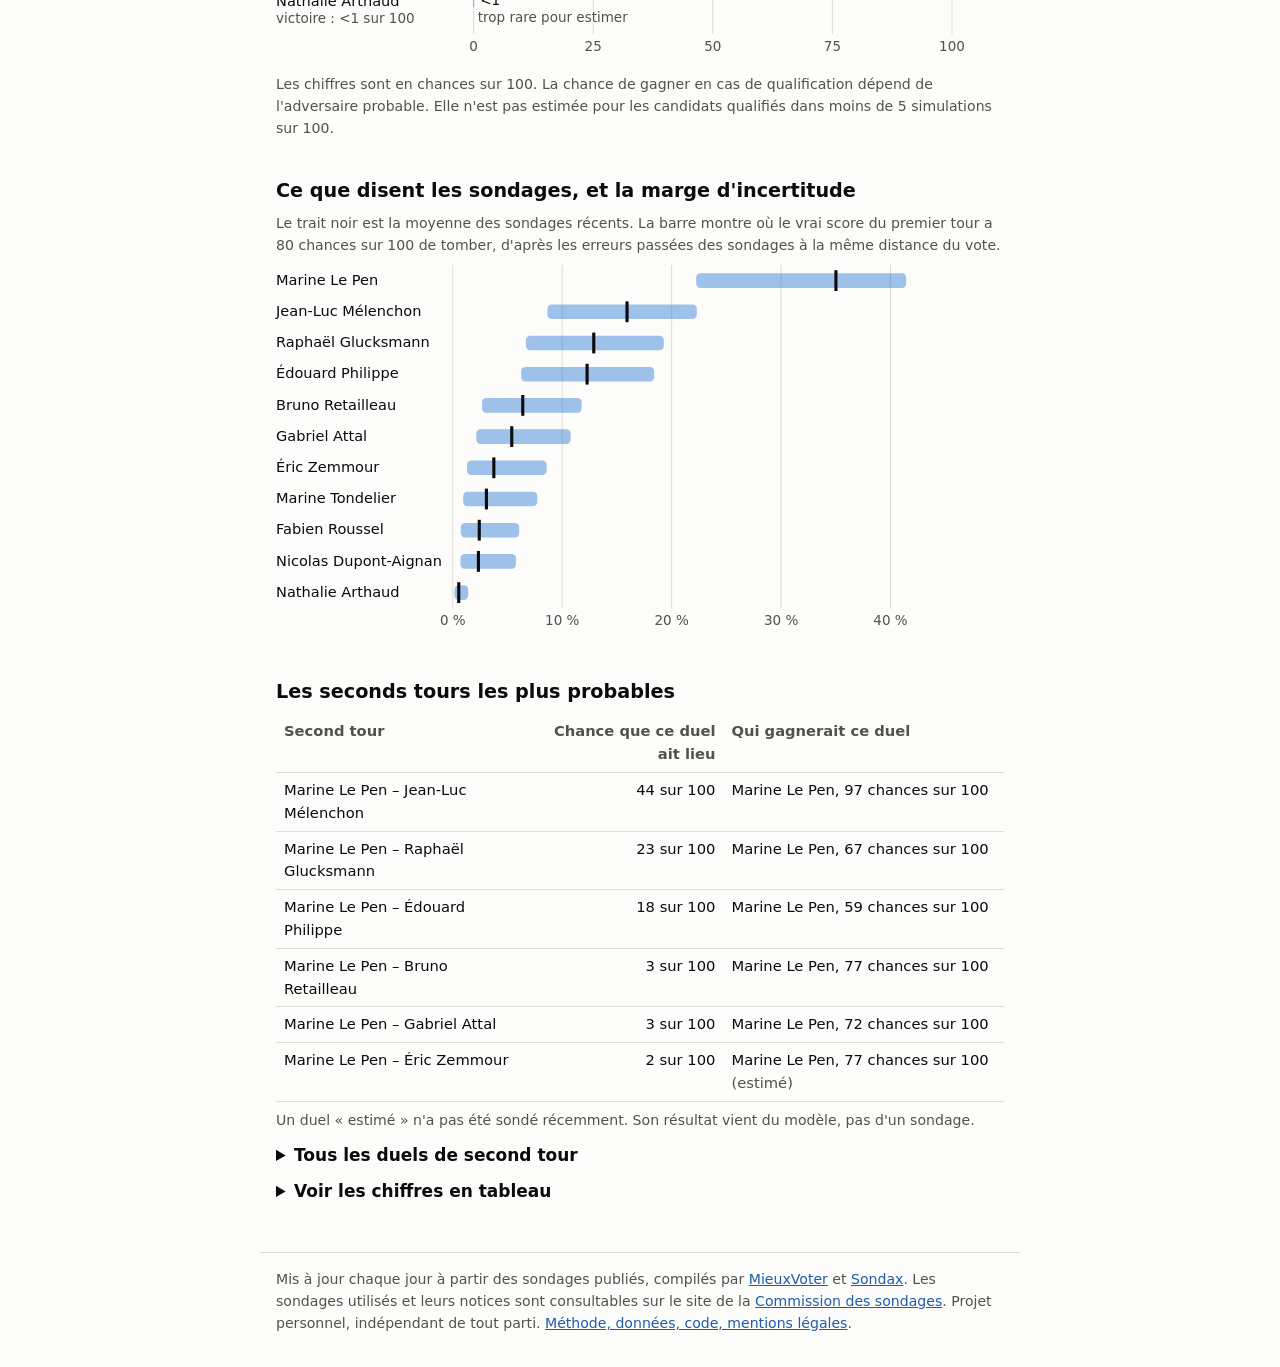
==== commit 0f3f7a6b: "Home reorganisation: win history first, all candidates in qualify chart, compact selector - One shor" ====
--- a/site/index.html
+++ b/site/index.html
@@ -17,15 +17,12 @@
 <main>
   <h1>Où en est la course ?</h1>
   <p class="muted small" id="asof"></p>
-  <div id="early"></div>
-  <div class="box small">Ces chiffres ne sont pas un sondage. Ils transforment les sondages récents en chances,
-    en tenant compte des erreurs des sondages lors des présidentielles passées.
-    Un candidat à 25 chances sur 100 gagne une fois sur quatre.</div>
+  <div id="disclaimer"></div>
   <div id="scenarios"></div>
 
   <h2>Les chances de victoire, dans le temps</h2>
-  <div id="history"></div>
   <p class="lead" id="headline"></p>
+  <div id="history" class="hero"></div>
 
   <div class="box cta">
     <p><strong>Faut-il voter pour son candidat préféré, ou pour un candidat mieux placé ?</strong>
@@ -33,7 +30,7 @@
     <a class="btn" href="vote.html">Comparer les votes possibles</a>
   </div>
 
-  <h2 id="challengers-title">Qui pourrait être au second tour, et le gagner ?</h2>
+  <h2>Qui pourrait être au second tour ?</h2>
   <div class="legend">
     <span style="--c: var(--series-1)">Chance d'être au second tour</span>
     <span style="--c: var(--series-2)">Chance de gagner en cas de qualification</span>
@@ -41,21 +38,22 @@
   <div id="challengers"></div>
   <p class="small muted" id="challengers-note"></p>
 
-  <h2>Chances de victoire</h2>
-  <div class="scroll"><table id="table-win"></table></div>
+  <h2>Ce que disent les sondages, et la marge d'incertitude</h2>
+  <p class="small muted">Le trait noir est la moyenne des sondages récents. La barre montre où le vrai score du premier tour a 80 chances sur 100 de tomber,
+    d'après les erreurs passées des sondages à la même distance du vote.</p>
+  <div id="shares"></div>
 
   <h2>Les seconds tours les plus probables</h2>
   <div class="scroll"><table id="table-finals"></table></div>
   <p class="small muted">Un duel « estimé » n'a pas été sondé récemment. Son résultat vient du modèle, pas d'un sondage.</p>
 
-  <h2>Ce que disent les sondages, et la marge d'incertitude</h2>
-  <p class="small muted">Le trait noir est la moyenne des sondages récents. La barre montre où le vrai score du premier tour a 80 chances sur 100 de tomber,
-    d'après les erreurs passées des sondages à la même distance du vote. La même fourchette figure dans le tableau des chances de victoire.</p>
-  <div id="shares"></div>
-
   <details>
     <summary>Tous les duels de second tour</summary>
     <div class="scroll"><table id="table-duels"></table></div>
+  </details>
+  <details>
+    <summary>Voir les chiffres en tableau</summary>
+    <div class="scroll"><table id="table-win"></table></div>
   </details>
 </main>
 <footer>
--- a/site/style.css
+++ b/site/style.css
@@ -73,6 +73,10 @@
 .box { background: var(--surface-2); border-radius: 8px; padding: 12px 16px; margin: 16px 0; }
 .warn { background: var(--warn-bg); }
 .cta { border-left: 4px solid var(--accent); }
+.hero .chart { min-height: 240px; }
+details.scen { margin: 8px 0 4px; }
+details.scen > summary { font-weight: 400; font-size: 0.92rem; color: var(--text-2); }
+details.scen > summary strong { color: var(--text); }
 .cta p { margin-top: 0; }
 a.btn { display: inline-block; text-decoration: none; background: var(--accent); color: var(--surface); border-color: var(--accent); font-weight: 600; }
 .tabs { display: flex; gap: 8px; flex-wrap: wrap; margin: 12px 0; }
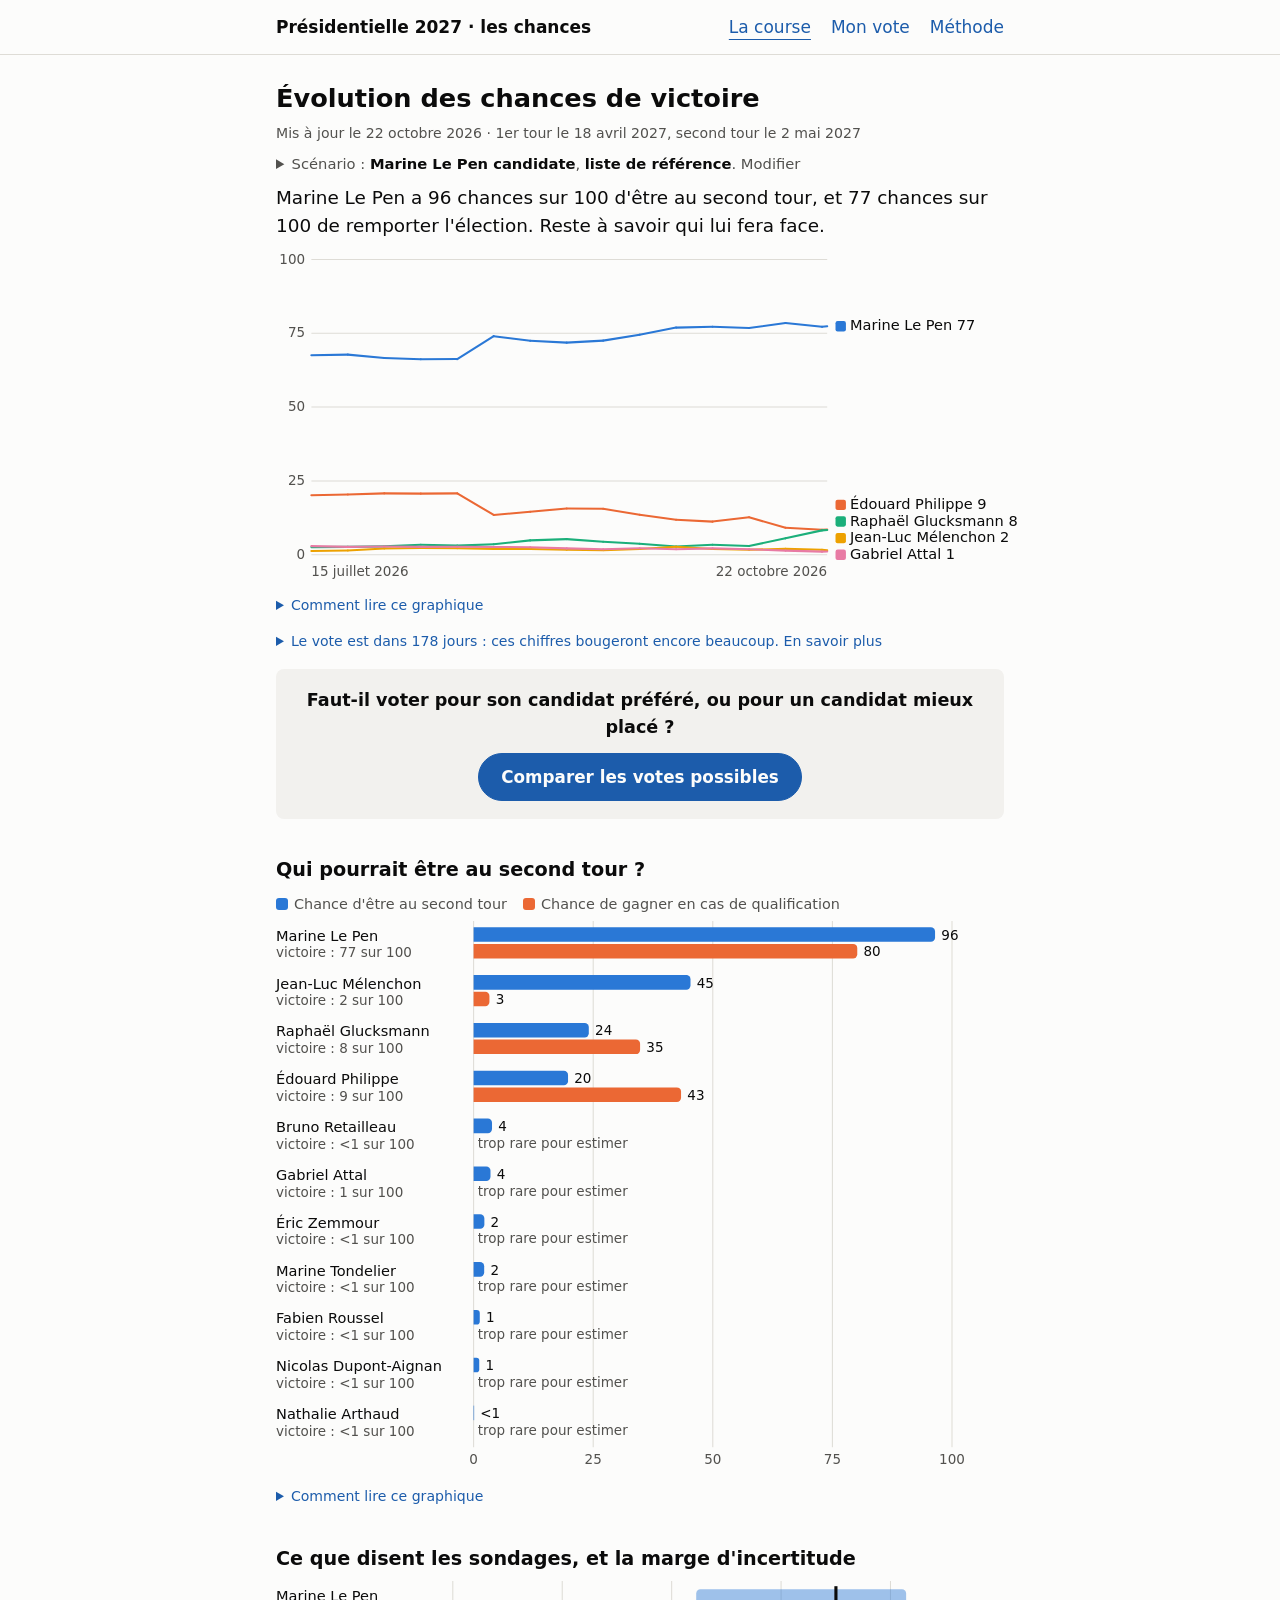
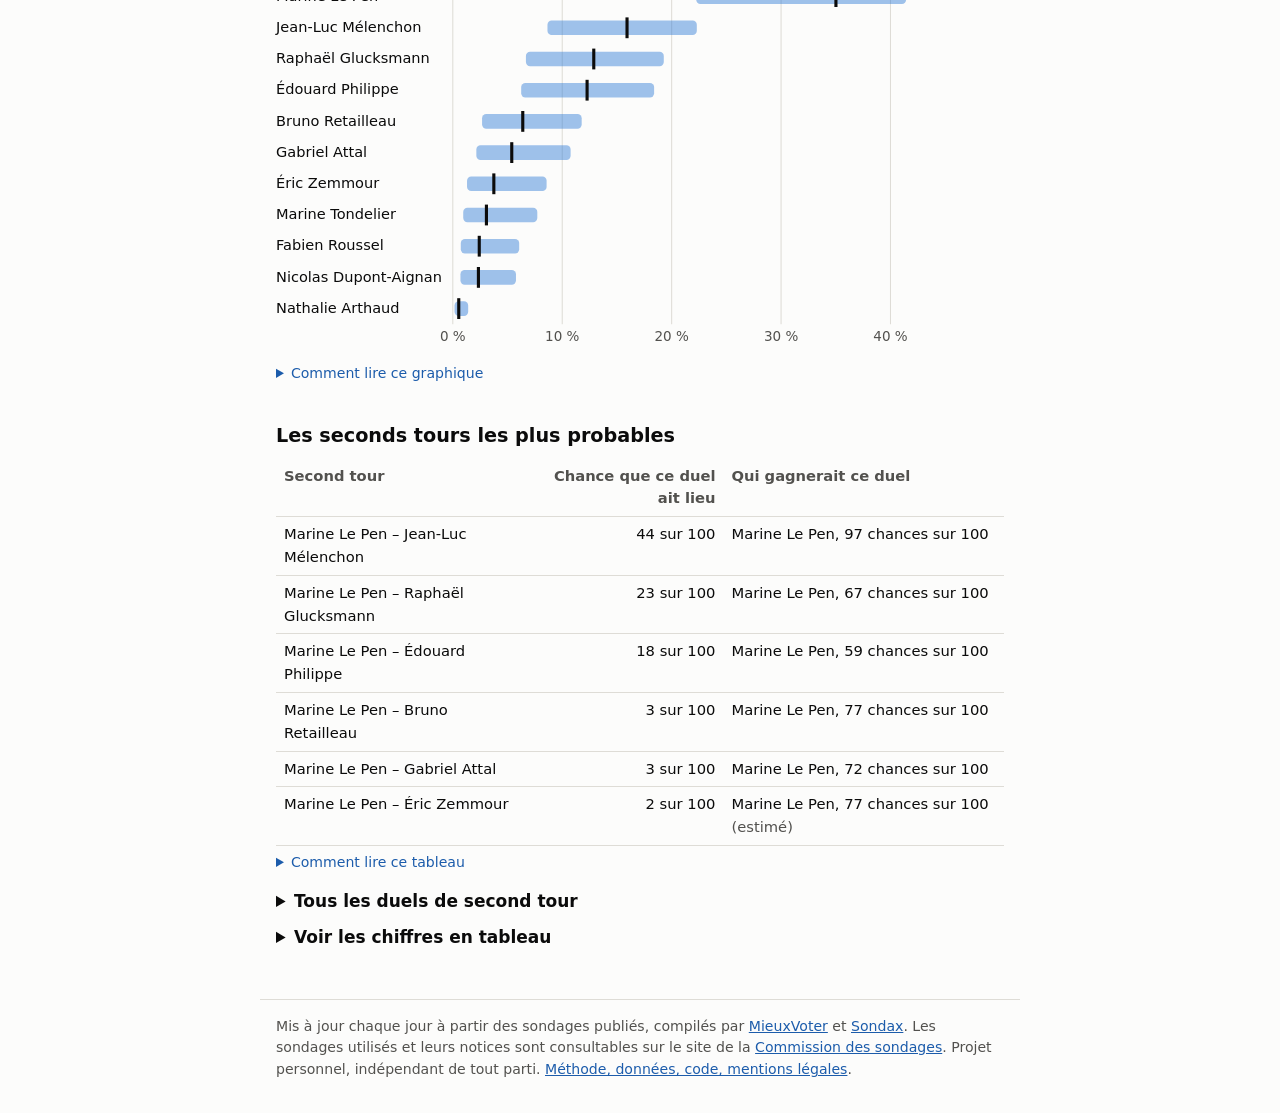
==== commit 837936e2: "Make the key information visible: main chart first, clear vote advice - Home: « Évolution des chance" ====
--- a/site/index.html
+++ b/site/index.html
@@ -15,19 +15,16 @@
   <a href="methode.html">Méthode</a>
 </nav></header>
 <main>
-  <h1>Où en est la course ?</h1>
+  <h1>Évolution des chances de victoire</h1>
   <p class="muted small" id="asof"></p>
-  <div id="disclaimer"></div>
   <div id="scenarios"></div>
-
-  <h2>Les chances de victoire, dans le temps</h2>
   <p class="lead" id="headline"></p>
   <div id="history" class="hero"></div>
+  <div id="caveat"></div>
 
-  <div class="box cta">
-    <p><strong>Faut-il voter pour son candidat préféré, ou pour un candidat mieux placé ?</strong>
-      « Mon vote » compare l'effet de chaque vote possible au premier tour, selon vos propres préférences.</p>
-    <a class="btn" href="vote.html">Comparer les votes possibles</a>
+  <div class="box cta center">
+    <p><strong>Faut-il voter pour son candidat préféré, ou pour un candidat mieux placé ?</strong></p>
+    <a class="btn big" href="vote.html">Comparer les votes possibles</a>
   </div>
 
   <h2>Qui pourrait être au second tour ?</h2>
@@ -36,16 +33,24 @@
     <span style="--c: var(--series-2)">Chance de gagner en cas de qualification</span>
   </div>
   <div id="challengers"></div>
-  <p class="small muted" id="challengers-note"></p>
+  <details class="help"><summary>Comment lire ce graphique</summary><div>
+    <p>Les chiffres sont en chances sur 100. La barre bleue est la chance d'être au second tour. La barre orange est la chance de gagner si le candidat y est :
+      elle dépend de l'adversaire probable. Sous chaque nom, la chance de remporter l'élection.</p>
+  </div></details>
 
   <h2>Ce que disent les sondages, et la marge d'incertitude</h2>
-  <p class="small muted">Le trait noir est la moyenne des sondages récents. La barre montre où le vrai score du premier tour a 80 chances sur 100 de tomber,
-    d'après les erreurs passées des sondages à la même distance du vote.</p>
   <div id="shares"></div>
+  <details class="help"><summary>Comment lire ce graphique</summary><div>
+    <p>Le trait noir est la moyenne des sondages récents. La barre montre où le vrai score du premier tour a 80 chances sur 100 de tomber,
+      d'après les erreurs passées des sondages à la même distance du vote.</p>
+  </div></details>
 
   <h2>Les seconds tours les plus probables</h2>
   <div class="scroll"><table id="table-finals"></table></div>
-  <p class="small muted">Un duel « estimé » n'a pas été sondé récemment. Son résultat vient du modèle, pas d'un sondage.</p>
+  <details class="help"><summary>Comment lire ce tableau</summary><div>
+    <p>Pour chaque duel, la chance qu'il ait lieu, et la chance de chaque candidat de le gagner. Un duel « estimé » n'a pas été sondé récemment :
+      son résultat vient du modèle, pas d'un sondage.</p>
+  </div></details>
 
   <details>
     <summary>Tous les duels de second tour</summary>
--- a/site/style.css
+++ b/site/style.css
@@ -125,3 +125,17 @@
   .seg button { padding: 6px 7px; }
 }
 footer { border-top: 1px solid var(--border); margin-top: 48px; padding-top: 16px; padding-bottom: 32px; color: var(--text-2); font-size: 0.88rem; }
+
+/* explanations under charts, compact caveats */
+details.help { margin: 6px 0 14px; font-size: 0.88rem; color: var(--text-2); }
+details.help > summary { font-weight: 400; color: var(--accent); }
+details.help > div { margin-top: 6px; }
+details.help p { margin: 4px 0; }
+.center { text-align: center; }
+.cta.center { border-left: 0; padding: 18px 16px; }
+.cta.center p { font-size: 1.1rem; margin-bottom: 12px; }
+a.btn.big { font-size: 1.05rem; padding: 10px 22px; }
+/* vote advice */
+.advice { font-size: 1.4rem; line-height: 1.3; margin: 10px 0 6px; }
+.advice-block { border-left: 4px solid var(--accent); padding: 4px 0 4px 14px; margin: 14px 0; }
+.advice-block ul { margin: 6px 0; padding-left: 20px; }
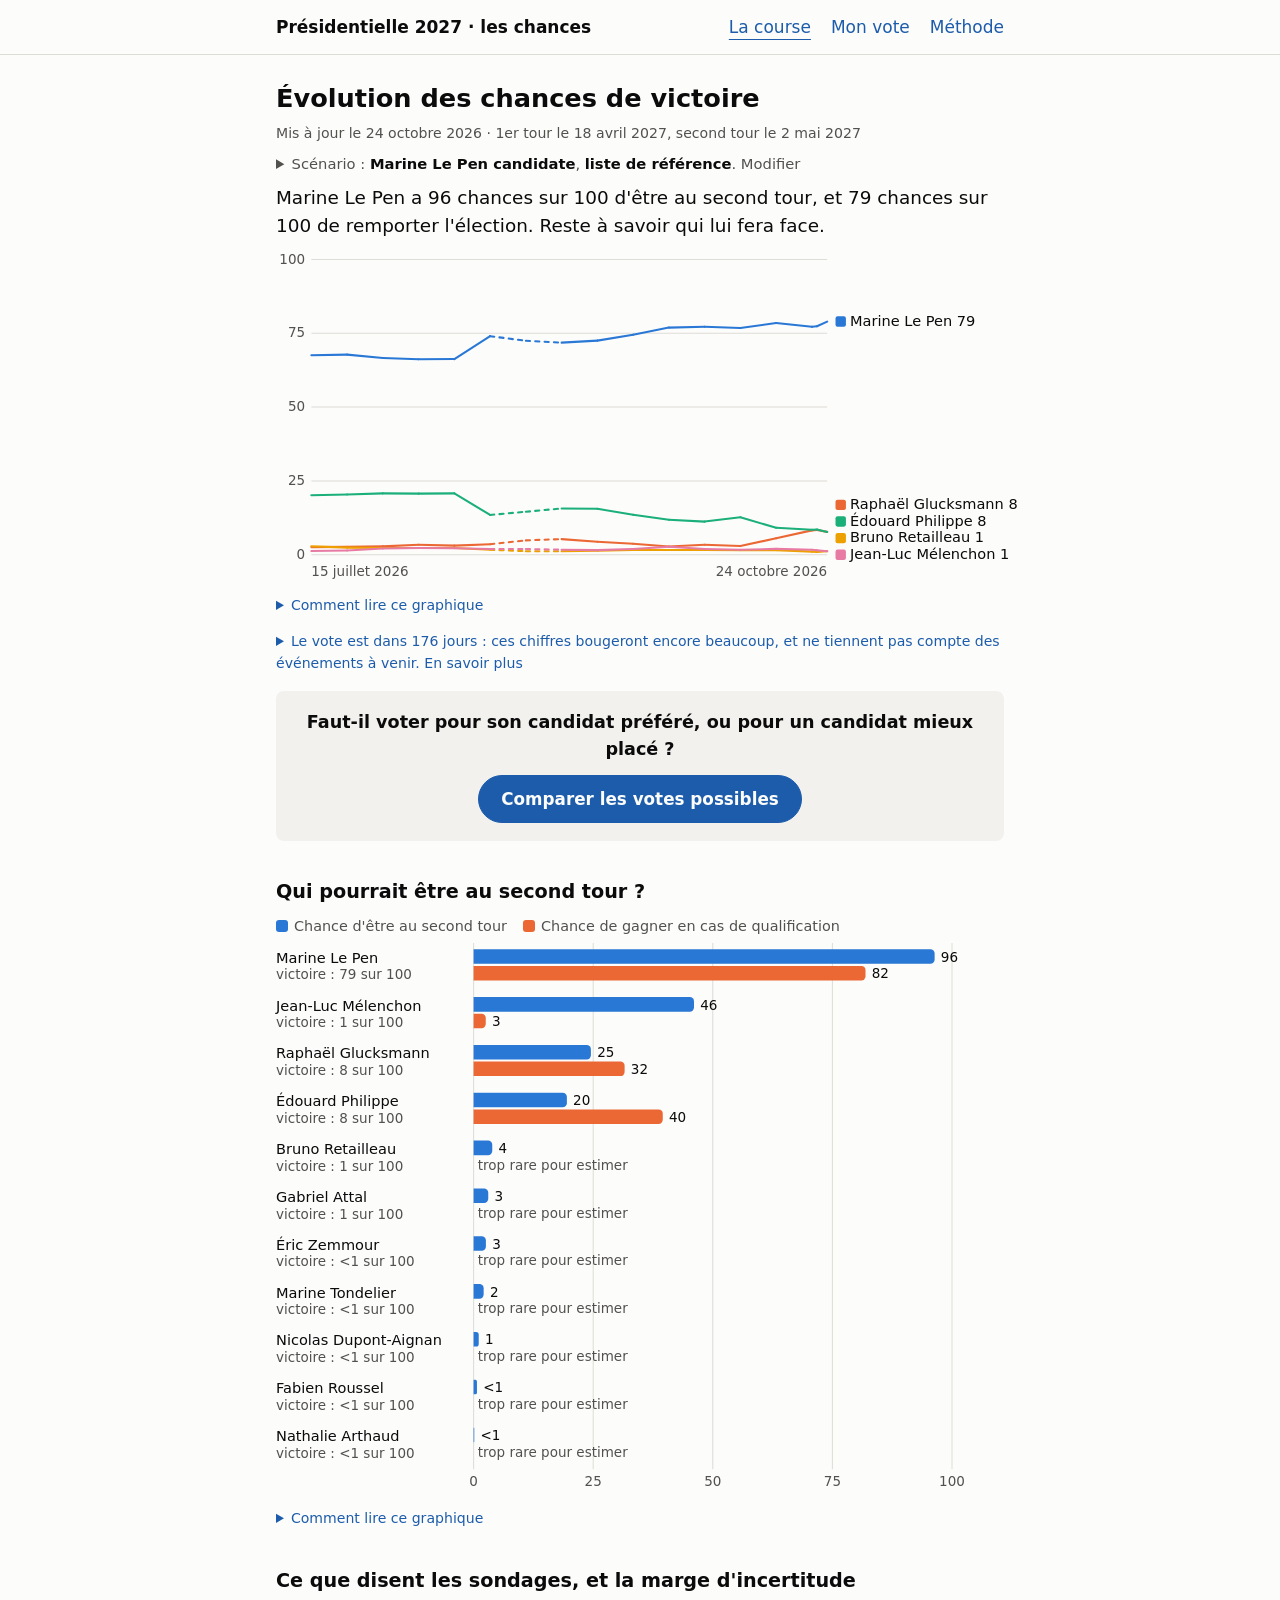
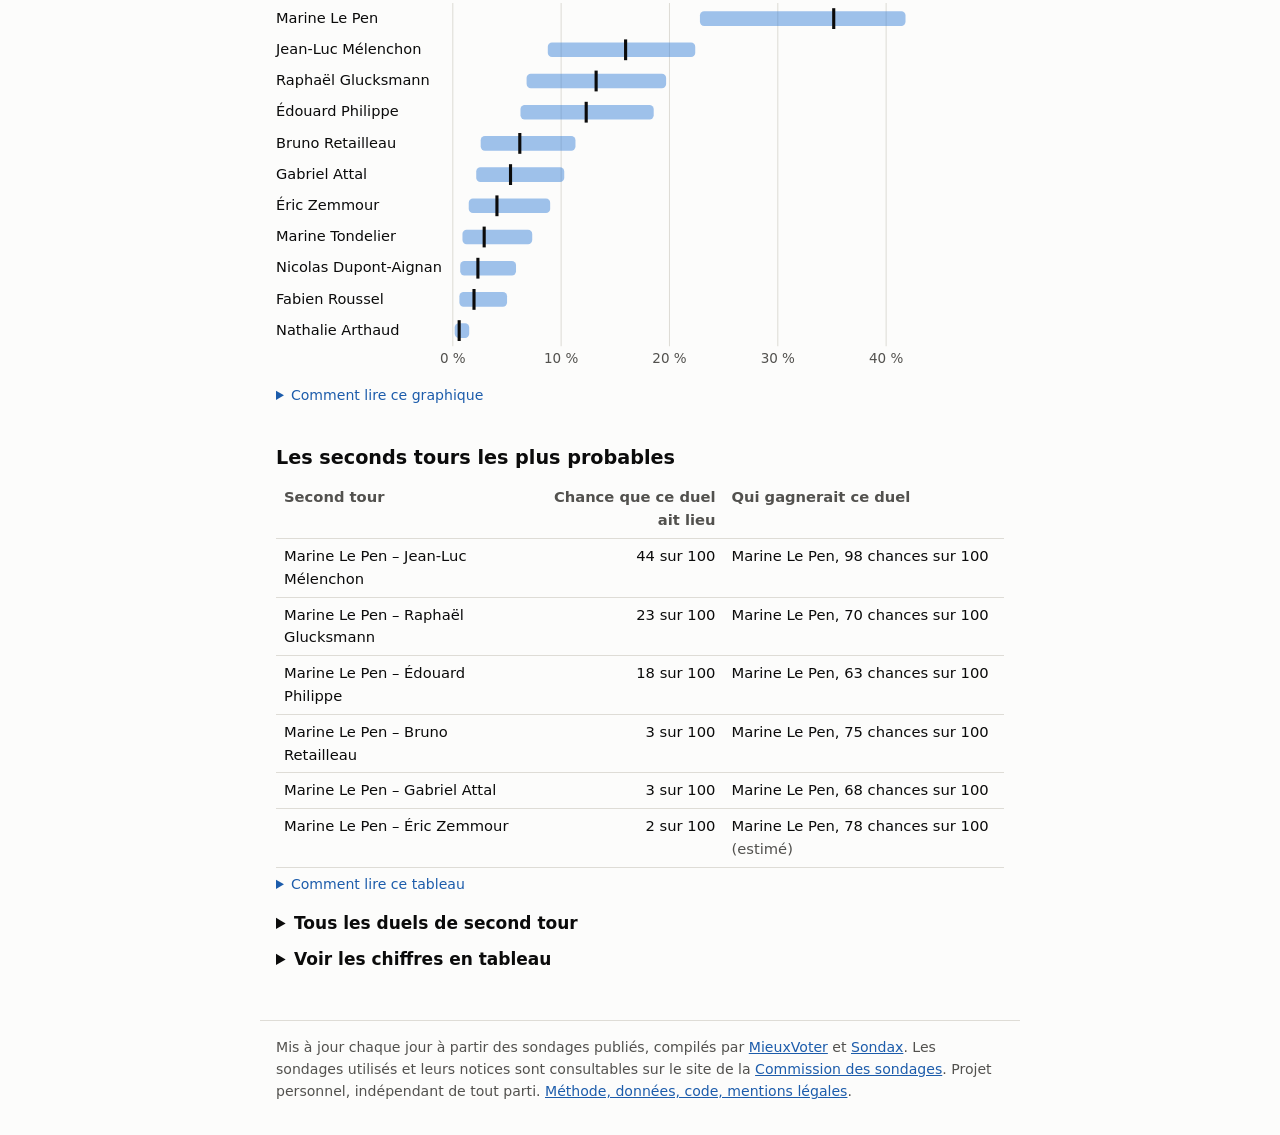
==== commit 7131f1ac: "Vote tests: no fixed answers on daily data; strip HTML from third-party poll text; CSP The persona c" ====
--- a/site/index.html
+++ b/site/index.html
@@ -2,6 +2,7 @@
 <html lang="fr">
 <head>
 <meta charset="utf-8">
+<meta http-equiv="Content-Security-Policy" content="script-src 'self'; object-src 'none'; base-uri 'none'">
 <meta name="viewport" content="width=device-width, initial-scale=1">
 <title>Présidentielle 2027, où en est la course ?</title>
 <meta name="description" content="Chances de chaque candidat à la présidentielle 2027, calculées à partir des sondages et de leurs erreurs passées. Méthode ouverte.">
--- a/site/style.css
+++ b/site/style.css
@@ -139,3 +139,10 @@
 .advice { font-size: 1.4rem; line-height: 1.3; margin: 10px 0 6px; }
 .advice-block { border-left: 4px solid var(--accent); padding: 4px 0 4px 14px; margin: 14px 0; }
 .advice-block ul { margin: 6px 0; padding-left: 20px; }
+
+/* good / bad for the user (status palette, never used for series; always paired with ▲ / ▼ and a word) */
+.good { color: #0ca30c; }
+.bad { color: #d03b3b; }
+.advice-block.alt { border-left-color: var(--border); font-size: 0.95rem; }
+.notes { margin-top: 40px; padding-top: 8px; border-top: 1px solid var(--border); }
+.notes h2 { font-size: 1rem; color: var(--text-2); margin-top: 12px; }
